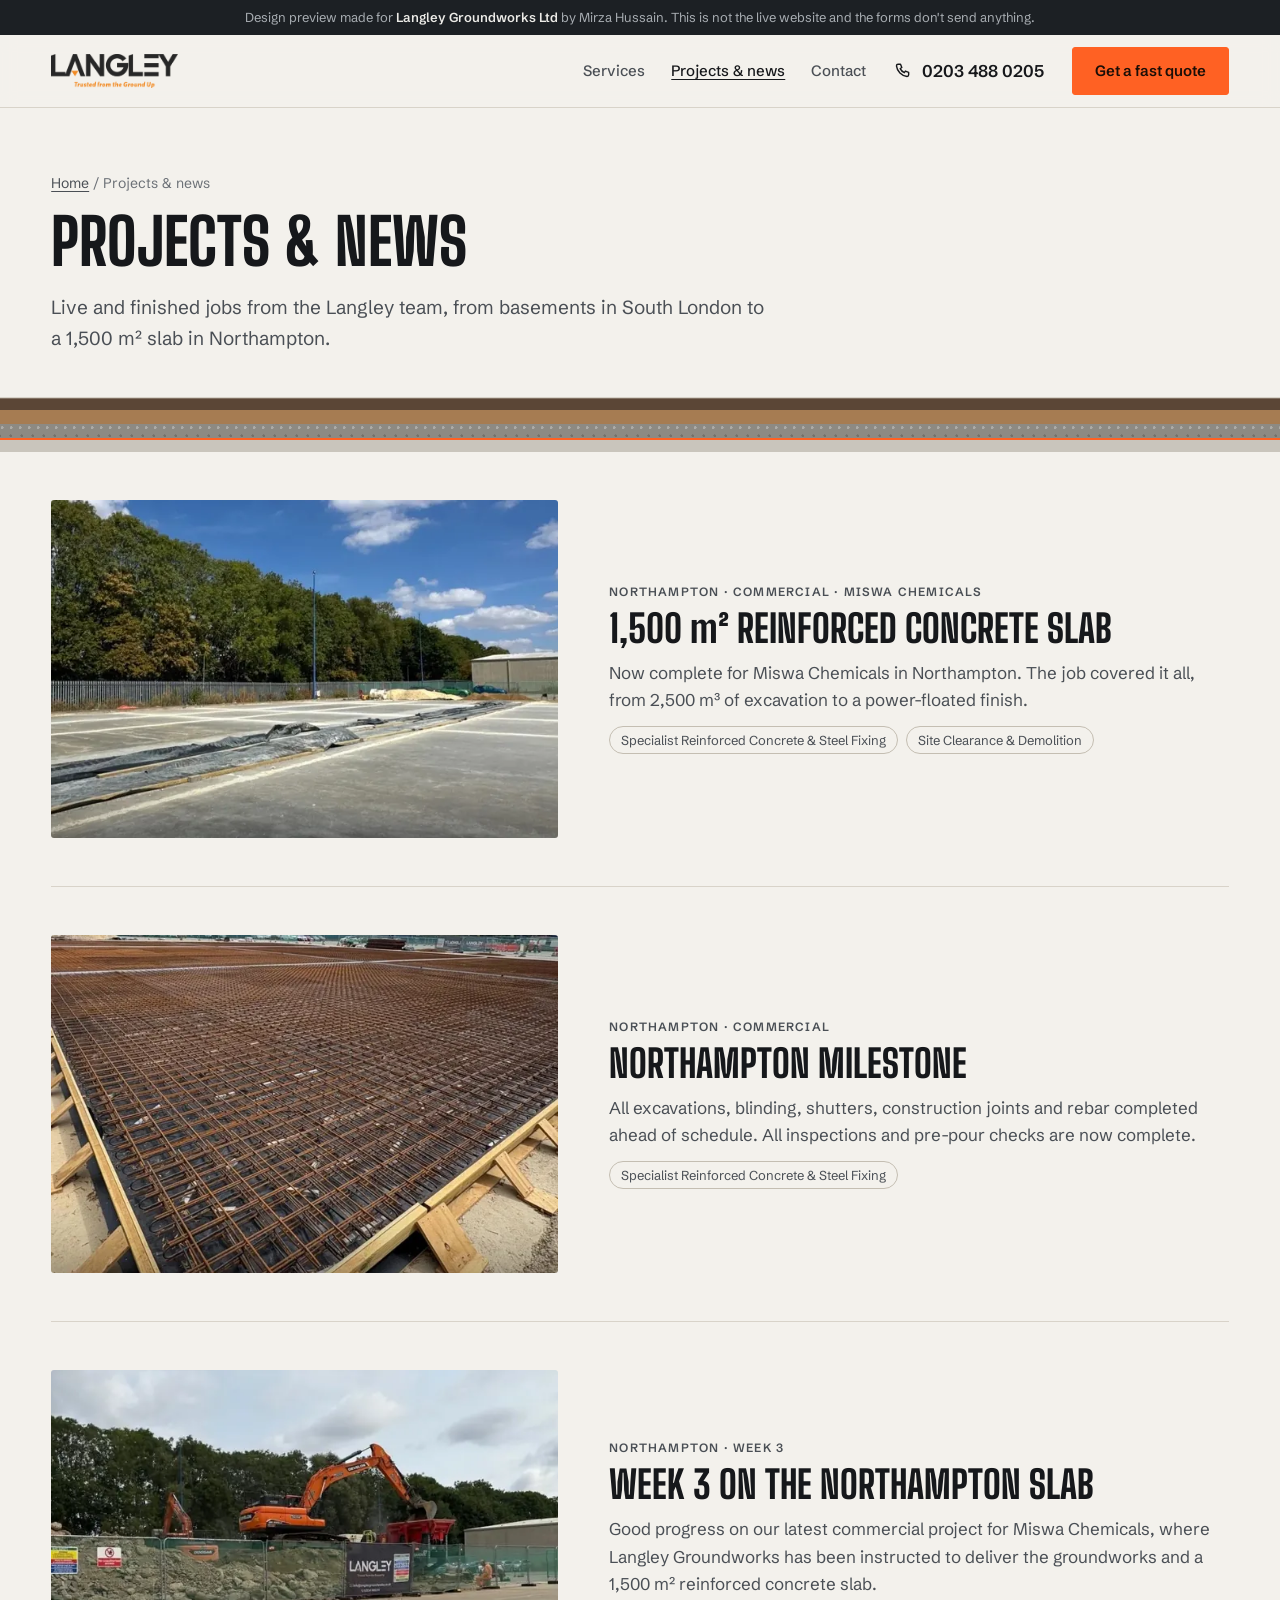
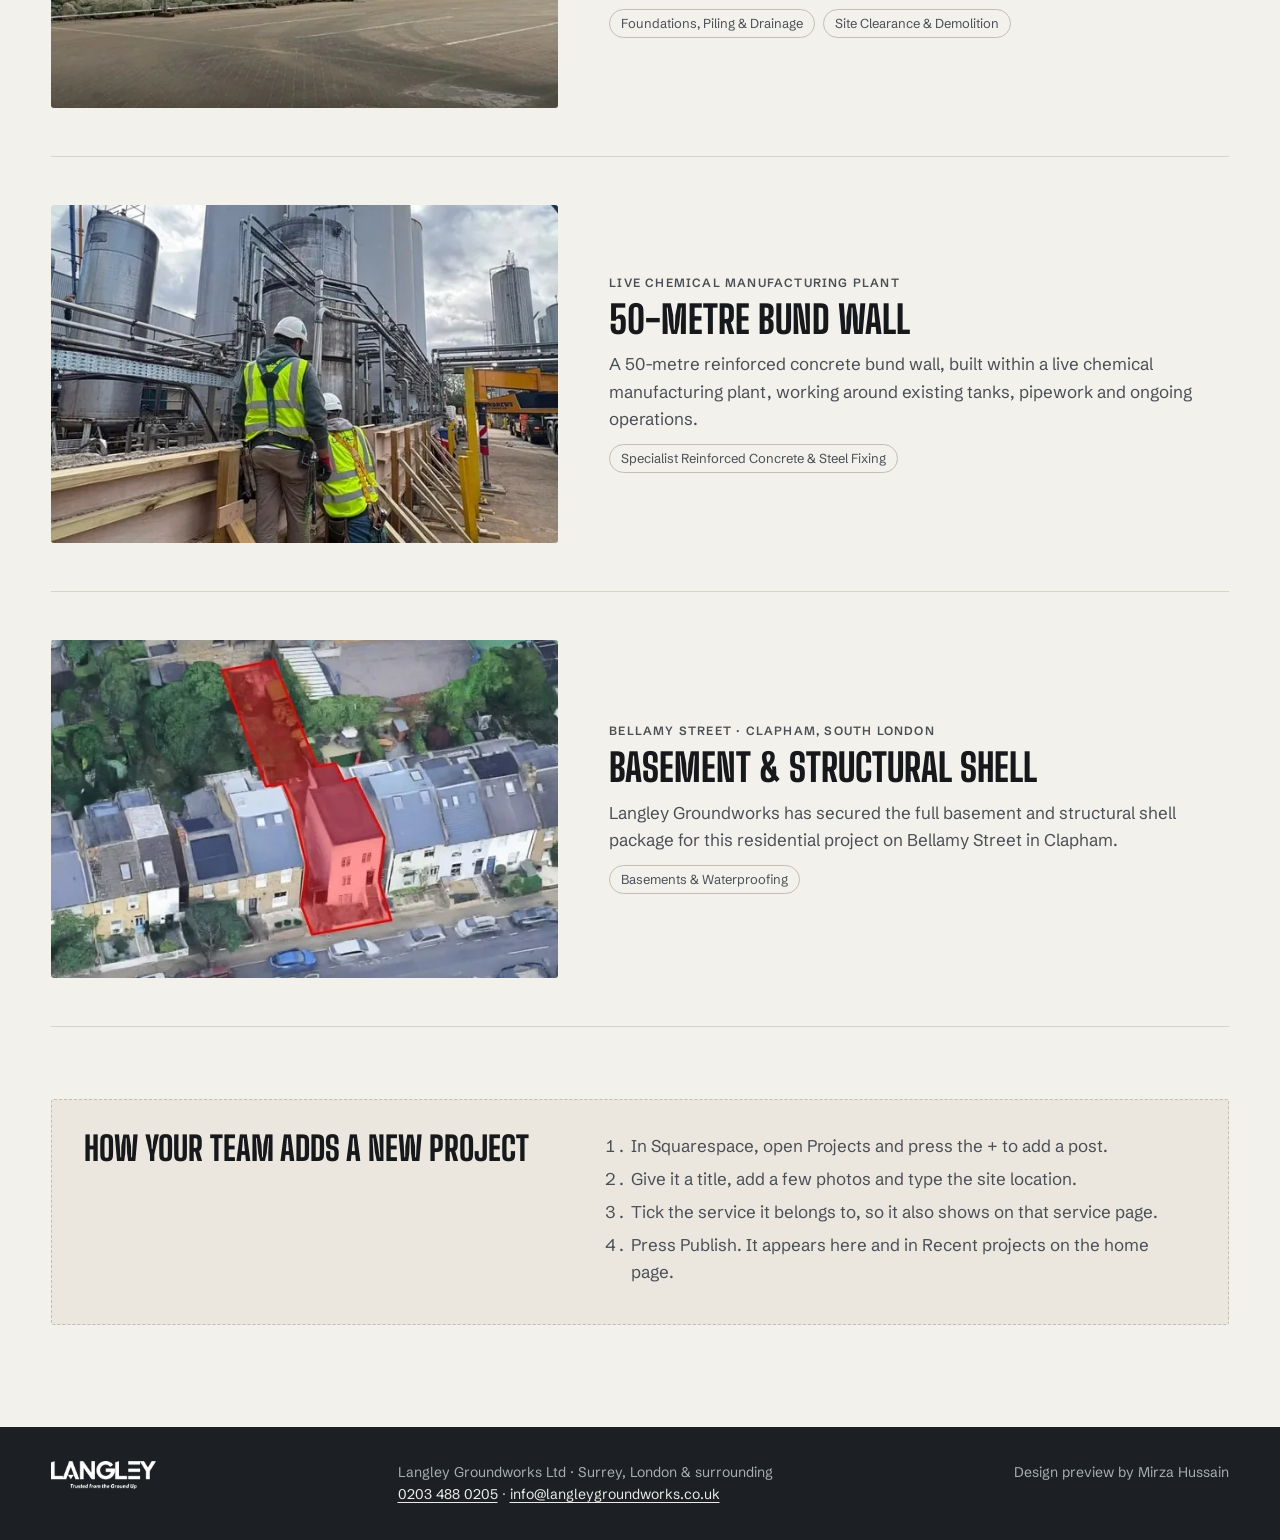
==== projects.html @ 34255460 "Groundworks site design preview" ====
<!doctype html>
<html lang="en-GB">
<head>
<meta charset="utf-8">
<meta name="viewport" content="width=device-width, initial-scale=1">
<meta name="robots" content="noindex, nofollow">
<title>Projects & News | Langley Groundworks</title>
<meta name="description" content="Recent groundworks, reinforced concrete and basement projects by Langley Groundworks across Surrey, London and beyond.">
<meta name="theme-color" content="#f3f1ec">
<link rel="preconnect" href="https://fonts.googleapis.com"><link rel="preconnect" href="https://fonts.gstatic.com" crossorigin>
<link href="https://fonts.googleapis.com/css2?family=Big+Shoulders+Display:wght@700;800&family=JetBrains+Mono:wght@500&family=Schibsted+Grotesk:wght@400;500;600&display=swap" rel="stylesheet">
<link rel="stylesheet" href="styles.css">

</head>
<body>
<div class="preview">Design preview made for <b>Langley Groundworks Ltd</b> by Mirza Hussain. This is not the live website and the forms don't send anything.</div>
<header class="top"><div class="wrap">
  <a class="logo" href="index.html" aria-label="Langley Groundworks home"><img src="img/logo.png" alt="Langley Groundworks, trusted from the ground up" width="600" height="161"></a>
  <nav aria-label="Main"><a href="index.html#services">Services</a><a href="projects.html" aria-current="page">Projects & news</a><a href="index.html#contact">Contact</a></nav>
  <a class="call" href="tel:+442034880205"><svg class="i" viewBox="0 0 24 24" aria-hidden="true"><path d="M5 4h3l1.6 4-2 1.3a11 11 0 0 0 5.1 5.1l1.3-2 4 1.6v3a2 2 0 0 1-2 2A15 15 0 0 1 3 6a2 2 0 0 1 2-2Z"/></svg><span>0203 488 0205</span></a>
  <a class="btn orange" href="index.html#quote">Get a fast quote</a>
</div></header>
<main>

<section class="page-head"><div class="wrap">
  <p class="crumbs"><a href="index.html">Home</a> / Projects &amp; news</p>
  <h1>Projects &amp; news</h1>
  <p class="lede">Live and finished jobs from the Langley team, from basements in South London to a 1,500 m² slab in Northampton.</p>
</div></section>
<div class="strata" role="presentation"></div>
<div class="wrap" style="padding-bottom:clamp(60px,8vw,110px)">
  <article class="post"><img src="img/slab-1080.webp" srcset="img/slab-640.webp 640w, img/slab-1080.webp 1080w" sizes="(max-width: 760px) 100vw, 45vw" alt="1,500 m² reinforced concrete slab" width="1080" height="700" loading="lazy" decoding="async"><div><p class="where">Northampton · Commercial · Miswa Chemicals</p><h2>1,500 <span class="u">m²</span> reinforced concrete slab</h2><p>Now complete for Miswa Chemicals in Northampton. The job covered it all, from 2,500 m³ of excavation to a power-floated finish.</p><div class="tags"><a href="services/reinforced-concrete-steel-fixing.html">Specialist Reinforced Concrete & Steel Fixing</a><a href="services/site-clearance-demolition.html">Site Clearance & Demolition</a></div></div></article><article class="post"><img src="img/rebar-1080.webp" srcset="img/rebar-640.webp 640w, img/rebar-1080.webp 1080w" sizes="(max-width: 760px) 100vw, 45vw" alt="Northampton milestone" width="1080" height="700" loading="lazy" decoding="async"><div><p class="where">Northampton · Commercial</p><h2>Northampton milestone</h2><p>All excavations, blinding, shutters, construction joints and rebar completed ahead of schedule. All inspections and pre-pour checks are now complete.</p><div class="tags"><a href="services/reinforced-concrete-steel-fixing.html">Specialist Reinforced Concrete & Steel Fixing</a></div></div></article><article class="post"><img src="img/excavator-1080.webp" srcset="img/excavator-640.webp 640w, img/excavator-1080.webp 1080w" sizes="(max-width: 760px) 100vw, 45vw" alt="Week 3 on the Northampton slab" width="1080" height="700" loading="lazy" decoding="async"><div><p class="where">Northampton · Week 3</p><h2>Week 3 on the Northampton slab</h2><p>Good progress on our latest commercial project for Miswa Chemicals, where Langley Groundworks has been instructed to deliver the groundworks and a 1,500 m² reinforced concrete slab.</p><div class="tags"><a href="services/foundations-piling-drainage.html">Foundations, Piling & Drainage</a><a href="services/site-clearance-demolition.html">Site Clearance & Demolition</a></div></div></article><article class="post"><img src="img/bundwall-wide-1080.webp" srcset="img/bundwall-wide-640.webp 640w, img/bundwall-wide-1080.webp 1080w" sizes="(max-width: 760px) 100vw, 45vw" alt="50-metre bund wall" width="1080" height="700" loading="lazy" decoding="async"><div><p class="where">Live chemical manufacturing plant</p><h2>50-metre bund wall</h2><p>A 50-metre reinforced concrete bund wall, built within a live chemical manufacturing plant, working around existing tanks, pipework and ongoing operations.</p><div class="tags"><a href="services/reinforced-concrete-steel-fixing.html">Specialist Reinforced Concrete & Steel Fixing</a></div></div></article><article class="post"><img src="img/clapham-1080.webp" srcset="img/clapham-640.webp 640w, img/clapham-1080.webp 1080w" sizes="(max-width: 760px) 100vw, 45vw" alt="Basement & structural shell" width="1080" height="700" loading="lazy" decoding="async"><div><p class="where">Bellamy Street · Clapham, South London</p><h2>Basement & structural shell</h2><p>Langley Groundworks has secured the full basement and structural shell package for this residential project on Bellamy Street in Clapham.</p><div class="tags"><a href="services/basements-waterproofing.html">Basements & Waterproofing</a></div></div></article>
  <section class="howto" aria-labelledby="howto-h">
    <h2 id="howto-h">How your team adds a new project</h2>
    <ol>
      <li>In Squarespace, open Projects and press the + to add a post.</li>
      <li>Give it a title, add a few photos and type the site location.</li>
      <li>Tick the service it belongs to, so it also shows on that service page.</li>
      <li>Press Publish. It appears here and in Recent projects on the home page.</li>
    </ol>
  </section>
</div>

</main>
<footer><div class="wrap">
  <img src="img/logo-alt.png" alt="Langley Groundworks" width="600" height="160" loading="lazy">
  <div>Langley Groundworks Ltd · Surrey, London &amp; surrounding<br><a href="tel:+442034880205">0203 488 0205</a> · <a href="mailto:info@langleygroundworks.co.uk">info@langleygroundworks.co.uk</a></div>
  <div class="made">Design preview by Mirza Hussain</div>
</div></footer>
<div class="dock"><a class="btn" href="tel:+442034880205"><svg class="i" viewBox="0 0 24 24" aria-hidden="true"><path d="M5 4h3l1.6 4-2 1.3a11 11 0 0 0 5.1 5.1l1.3-2 4 1.6v3a2 2 0 0 1-2 2A15 15 0 0 1 3 6a2 2 0 0 1 2-2Z"/></svg> Call</a><a class="btn orange" href="index.html#quote">Get a quote</a></div>
<script src="site.js" defer></script>
</body>
</html>
---- styles.css ----
/* Langley Groundworks: design preview.
   The look comes from the trade itself: hoarding signage for the headings, a site drawing's ruled
   lines and dimension marks, the ground in section as the one decorative motif, and the orange
   from the company's own logo. Real measurements from real jobs are set in mono, as data. */
:root {
  --paper: #f3f1ec; --paper-2: #ebe7df; --card: #fbfaf7;
  --ink: #16181b; --ink-2: #4a4f55; --ink-3: #6c7177;
  --line: #d8d3c9; --line-2: #c4beb2;
  --orange: #ff6123; --orange-deep: #c9430f; --orange-ink: #1a0e07;
  --slate: #1c2024; --slate-2: #262b30; --slate-ink: #ecebe7; --slate-ink-2: #a9aeb3;
  --soil: #5b4636; --clay: #a67c52; --gravel: #8d8a83; --concrete: #c9c5bc;
  --display: "Big Shoulders Display", "Arial Narrow", sans-serif;
  --sans: "Schibsted Grotesk", system-ui, sans-serif;
  --mono: "JetBrains Mono", ui-monospace, monospace;
  --max: 1280px; --gut: clamp(20px, 4vw, 56px);
  --radius: 3px;
  color-scheme: light;
}
* { box-sizing: border-box; }
html { -webkit-text-size-adjust: 100%; scroll-behavior: smooth; scroll-padding-top: 88px; }
body { margin: 0; background: var(--paper); color: var(--ink); font: 400 17px/1.6 var(--sans); }
img { display: block; max-width: 100%; height: auto; }
a { color: inherit; text-underline-offset: .22em; text-decoration-thickness: 1px; }
::selection { background: var(--orange); color: var(--orange-ink); }
input, textarea, select, button { font: inherit; color: inherit; }
input, textarea { caret-color: var(--orange-deep); }
:focus-visible { outline: 2px solid var(--orange-deep); outline-offset: 3px; border-radius: 2px; }
html { scrollbar-color: var(--line-2) var(--paper); }
.wrap { max-width: var(--max); margin: 0 auto; padding: 0 var(--gut); }
.sr { position: absolute; width: 1px; height: 1px; overflow: hidden; clip: rect(0 0 0 0); white-space: nowrap; }
.num { font-family: var(--mono); font-weight: 500; font-variant-numeric: tabular-nums; letter-spacing: -.01em; }
svg.i { width: 1.15em; height: 1.15em; flex: none; stroke: currentColor; fill: none; stroke-width: 1.75; stroke-linecap: round; stroke-linejoin: round; }

/* preview notice: the client must never mistake this for their live site */
.preview { background: var(--slate); color: var(--slate-ink-2); font-size: 13px; text-align: center; padding: 7px var(--gut); }
.preview b { color: var(--slate-ink); font-weight: 600; }

/* header */
.top { position: sticky; top: 0; z-index: 20; background: color-mix(in srgb, var(--paper) 92%, transparent); backdrop-filter: saturate(1.2) blur(8px); border-bottom: 1px solid var(--line); }
.top .wrap { display: flex; align-items: center; gap: 28px; height: 72px; }
.top .logo img { height: 34px; width: auto; }
.top nav { display: flex; gap: 26px; margin-left: auto; font-size: 15px; font-weight: 500; }
.top nav a { text-decoration: none; color: var(--ink-2); }
.top nav a:hover, .top nav a[aria-current="page"] { color: var(--ink); text-decoration: underline; }
.call { display: inline-flex; align-items: center; gap: 8px; text-decoration: none; font-weight: 600; white-space: nowrap; }
.btn { display: inline-flex; align-items: center; justify-content: center; gap: 10px; min-height: 48px; padding: 0 22px; border-radius: var(--radius); border: 1px solid var(--ink); background: var(--ink); color: var(--paper); font-weight: 600; font-size: 15px; text-decoration: none; cursor: pointer; transition: background .18s, color .18s, border-color .18s; }
.btn:hover { background: #000; }
.btn.orange { background: var(--orange); border-color: var(--orange); color: var(--orange-ink); }
.btn.orange:hover { background: #ff7a45; border-color: #ff7a45; }
.btn.ghost { background: transparent; color: var(--ink); border-color: var(--line-2); }
.btn.ghost:hover { border-color: var(--ink); }
.btn svg.i { width: 18px; height: 18px; }
@media (max-width: 899px) { .top nav, .top .call span { display: none; } .top .wrap { gap: 14px; } .top .call { margin-left: auto; } .top .btn { display: none; } }

/* hero */
.hero { position: relative; overflow: hidden; border-bottom: 1px solid var(--line); }
.hero .wrap { display: grid; grid-template-columns: minmax(0, 1.05fr) minmax(0, .95fr); gap: clamp(28px, 4vw, 64px); padding-top: clamp(40px, 6vw, 84px); padding-bottom: 0; align-items: end; }
.hero h1 { font: 800 clamp(3.1rem, 7.2vw, 6rem)/.92 var(--display); text-transform: uppercase; letter-spacing: -.01em; margin: 0; text-wrap: balance; }
.hero h1 em { font-style: normal; color: var(--orange-deep); }
.hero .lede { font-size: clamp(17px, 1.5vw, 19px); color: var(--ink-2); max-width: 46ch; margin: 22px 0 0; }
.hero .lede b { color: var(--ink); font-weight: 600; }
.hero .ctas { display: flex; flex-wrap: wrap; gap: 12px; margin: 30px 0 0; }
.facts { display: grid; grid-template-columns: repeat(3, minmax(0, 1fr)); margin: clamp(36px, 5vw, 56px) 0 0; border-top: 1px solid var(--ink); }
.facts div { padding: 14px 14px 26px 0; border-right: 1px solid var(--line); }
.facts div + div { padding-left: 14px; }
.facts div:last-child { border-right: 0; }
.facts .num { display: block; font: 800 clamp(30px, 3.2vw, 44px)/1 var(--display); letter-spacing: 0; color: var(--ink); }
.facts small { display: block; margin-top: 6px; font-size: 13px; color: var(--ink-3); line-height: 1.35; }
.hero .visual { position: relative; align-self: stretch; min-height: 520px; }
.hero .visual img { position: absolute; inset: 0; width: 100%; height: 100%; object-fit: cover; object-position: 30% 50%; border-radius: var(--radius) var(--radius) 0 0; }
.quote { position: absolute; left: clamp(-56px, -3vw, -20px); bottom: 28px; width: min(380px, 92%); background: var(--card); border: 1px solid var(--line); border-radius: var(--radius); padding: 22px 22px 20px; box-shadow: 0 18px 40px -18px rgba(22, 24, 27, .45), 0 2px 6px rgba(22, 24, 27, .08); }
.quote h2 { font: 800 30px/1 var(--display); text-transform: uppercase; margin: 0 0 4px; }
.quote p.sub { margin: 0 0 14px; font-size: 14px; color: var(--ink-3); }
.field { display: grid; gap: 4px; margin-bottom: 10px; }
.field label { font-size: 13px; font-weight: 600; color: var(--ink-2); }
.field input, .field select, .field textarea { width: 100%; min-height: 44px; border: 1px solid var(--line-2); border-radius: var(--radius); background: #fff; padding: 9px 12px; font-size: 15px; }
.field textarea { min-height: 84px; resize: vertical; }
.field input:focus, .field select:focus, .field textarea:focus { outline: none; border-color: var(--ink); box-shadow: 0 0 0 3px color-mix(in srgb, var(--orange) 28%, transparent); }
.two { display: grid; grid-template-columns: 1fr 1fr; gap: 10px; }
.form-note { margin: 10px 0 0; font-size: 13px; color: var(--ink-3); min-height: 1.4em; }
.form-note.sent { color: var(--orange-deep); font-weight: 600; }
.quote .btn { width: 100%; margin-top: 4px; }

/* the ground in section: topsoil, clay, gravel and the slab, with a datum line */
.strata { position: relative; height: 54px; background:
  linear-gradient(var(--soil), var(--soil)) 0 0 / 100% 12px no-repeat,
  linear-gradient(var(--clay), var(--clay)) 0 12px / 100% 14px no-repeat,
  radial-gradient(circle at 25% 40%, rgba(255,255,255,.28) 1.2px, transparent 1.6px) 0 26px / 9px 9px repeat-x,
  radial-gradient(circle at 70% 70%, rgba(0,0,0,.18) 1.1px, transparent 1.5px) 3px 30px / 11px 11px repeat-x,
  linear-gradient(var(--gravel), var(--gravel)) 0 26px / 100% 14px no-repeat,
  linear-gradient(var(--concrete), var(--concrete)) 0 40px / 100% 14px no-repeat; }
.strata::after { content: ""; position: absolute; left: 0; right: 0; top: 40px; border-top: 2px solid var(--orange); }
.strata .datum { position: absolute; right: var(--gut); top: 40px; transform: translateY(-125%); font: 600 11px var(--sans); text-transform: uppercase; color: var(--paper); letter-spacing: .12em; background: var(--slate); padding: 3px 8px; border-radius: 2px; }
@media (prefers-reduced-motion: no-preference) {
  .strata { clip-path: inset(0 100% 0 0); animation: dig 1.1s cubic-bezier(.16, 1, .3, 1) .15s forwards; }
  @keyframes dig { to { clip-path: inset(0 0 0 0); } }
}

/* sections */
section.block { padding: clamp(64px, 9vw, 120px) 0; }
.block h2.h { font: 800 clamp(2.4rem, 5vw, 4rem)/.95 var(--display); text-transform: uppercase; margin: 0; letter-spacing: -.005em; text-wrap: balance; }
.block .intro { color: var(--ink-2); max-width: 58ch; margin: 18px 0 0; }
.head-row { display: flex; justify-content: space-between; align-items: end; gap: 24px; flex-wrap: wrap; margin-bottom: clamp(30px, 4vw, 48px); }
.head-row a.more { font-weight: 600; text-decoration: none; display: inline-flex; gap: 8px; align-items: center; }
.head-row a.more:hover { text-decoration: underline; }

/* services: a schedule of works, one row each, not a grid of cards */
.works { border-top: 1px solid var(--ink); }
.work { display: grid; grid-template-columns: minmax(0, 1.1fr) minmax(0, 1.3fr) auto; gap: 18px 36px; align-items: center; padding: 26px 0; border-bottom: 1px solid var(--line); text-decoration: none; position: relative; }
.work h3 { font: 800 clamp(1.7rem, 2.8vw, 2.5rem)/1 var(--display); text-transform: uppercase; margin: 0; transition: color .2s; }
.work p { margin: 0; color: var(--ink-2); font-size: 16px; }
.work .go { width: 46px; height: 46px; border-radius: 50%; border: 1px solid var(--line-2); display: grid; place-items: center; transition: background .2s, border-color .2s, transform .25s cubic-bezier(.16, 1, .3, 1); }
.work:hover h3 { color: var(--orange-deep); }
.work:hover .go { background: var(--orange); border-color: var(--orange); transform: translateX(4px); }
@media (max-width: 760px) { .work { grid-template-columns: 1fr auto; } .work p { grid-column: 1 / -1; grid-row: 2; } }

/* recent projects */
.projects-grid { display: grid; grid-template-columns: minmax(0, 1.25fr) minmax(0, 1fr); gap: clamp(20px, 3vw, 40px); }
.feature { background: var(--card); border: 1px solid var(--line); border-radius: var(--radius); overflow: hidden; display: grid; grid-template-rows: auto 1fr; }
.feature img, .proj img { width: 100%; aspect-ratio: 16 / 10; object-fit: cover; }
.feature .body { padding: clamp(20px, 2.6vw, 32px); }
.where { font: 600 12px var(--sans); text-transform: uppercase; letter-spacing: .1em; color: var(--ink-3); margin: 0 0 8px; }
.feature h3, .proj h3 { font: 800 clamp(1.6rem, 2.4vw, 2.2rem)/1 var(--display); text-transform: uppercase; margin: 0 0 12px; }
.spec { list-style: none; margin: 16px 0 0; padding: 0; border-top: 1px solid var(--line); }
.spec li { display: flex; justify-content: space-between; gap: 16px; padding: 9px 0; border-bottom: 1px dashed var(--line); font-size: 15px; font-variant-numeric: tabular-nums; }
.spec .num { font: 600 15px var(--sans); }
.spec li span:first-child { color: var(--ink-2); }
.side-projects { display: grid; gap: clamp(20px, 2.4vw, 32px); align-content: start; }
.u { text-transform: none; }
.proj { display: grid; grid-template-columns: 42% 1fr; gap: 18px; align-items: start; }
.proj img { aspect-ratio: 4 / 3; border-radius: var(--radius); }
.proj p { margin: 0; color: var(--ink-2); font-size: 15.5px; }
@media (max-width: 899px) { .projects-grid { grid-template-columns: 1fr; } }
@media (max-width: 520px) { .proj { grid-template-columns: 1fr; } }

/* safety: their own statement, on the dark of a site cabin */
.safety { background: var(--slate); color: var(--slate-ink); }
.safety { padding: clamp(56px, 7vw, 96px) 0; }
.safety .wrap { display: grid; grid-template-columns: minmax(0, .8fr) minmax(0, 1.2fr); gap: clamp(28px, 5vw, 80px); align-items: start; }
.safety h2.h { color: var(--slate-ink); }
.safety blockquote { margin: 0; font-size: clamp(20px, 2.1vw, 26px); line-height: 1.45; color: var(--slate-ink); max-width: 40ch; }
.safety blockquote::before { content: ""; display: block; width: 56px; border-top: 3px solid var(--orange); margin-bottom: 22px; }
.safety .cite { margin-top: 16px; font-size: 14px; color: var(--slate-ink-2); }
@media (max-width: 860px) { .safety .wrap { grid-template-columns: 1fr; } }

/* contact */
.contact .wrap { display: grid; grid-template-columns: minmax(0, 1fr) minmax(0, 1fr); gap: clamp(28px, 5vw, 80px); }
.lines { list-style: none; padding: 0; margin: 28px 0 0; }
.lines li { border-top: 1px solid var(--line); padding: 16px 0; }
.lines li:last-child { border-bottom: 1px solid var(--line); }
.lines small { display: block; font-size: 13px; color: var(--ink-3); margin-bottom: 2px; }
.lines a { font: 700 clamp(22px, 2.6vw, 30px)/1.15 var(--display); text-transform: uppercase; text-decoration: none; display: inline-flex; gap: 10px; align-items: center; }
.lines a:hover { color: var(--orange-deep); }
.social { display: flex; gap: 10px; margin-top: 18px; }
.social a { width: 44px; height: 44px; border: 1px solid var(--line-2); border-radius: 50%; display: grid; place-items: center; }
.social a:hover { border-color: var(--ink); }
.panel { background: var(--card); border: 1px solid var(--line); border-radius: var(--radius); padding: clamp(20px, 3vw, 32px); }
@media (max-width: 860px) { .contact .wrap { grid-template-columns: 1fr; } }

/* footer */
footer { background: var(--slate); color: var(--slate-ink-2); font-size: 14px; }
footer .wrap { display: flex; flex-wrap: wrap; gap: 18px 40px; justify-content: space-between; padding-top: 34px; padding-bottom: 34px; }
footer img { height: 28px; width: auto; }
footer a { color: var(--slate-ink); }
footer .made { color: var(--slate-ink-2); }

/* service and projects pages */
.page-head { padding: clamp(36px, 5vw, 64px) 0 clamp(28px, 4vw, 44px); border-bottom: 1px solid var(--line); }
.crumbs { font-size: 14px; color: var(--ink-3); margin: 0 0 18px; }
.crumbs a { color: var(--ink-2); }
.page-head h1 { font: 800 clamp(2.6rem, 5vw, 4.5rem)/.94 var(--display); text-transform: uppercase; margin: 0; max-width: 24ch; text-wrap: balance; }
.page-head .lede { color: var(--ink-2); font-size: clamp(17px, 1.5vw, 19px); max-width: 60ch; margin: 20px 0 0; }
.svc { display: grid; grid-template-columns: minmax(0, 1.25fr) minmax(0, .75fr); gap: clamp(28px, 5vw, 72px); padding-top: clamp(40px, 6vw, 80px); padding-bottom: clamp(40px, 6vw, 80px); }
.svc h2 { font: 800 clamp(1.8rem, 3vw, 2.6rem)/1 var(--display); text-transform: uppercase; margin: 0 0 16px; }
.svc h2:not(:first-child) { margin-top: 46px; }
.scope { list-style: none; padding: 0; margin: 0; columns: 2; column-gap: 32px; }
.scope li { break-inside: avoid; padding: 10px 0 10px 22px; border-bottom: 1px solid var(--line); position: relative; }
.scope li::before { content: ""; position: absolute; left: 0; top: 1.05em; width: 10px; border-top: 2px solid var(--orange); }
.aside-call { position: sticky; top: 100px; align-self: start; }
.aside-call h3 { font: 800 28px/1 var(--display); text-transform: uppercase; margin: 0 0 10px; }
.aside-call p { margin: 0 0 16px; color: var(--ink-2); font-size: 15.5px; }
.aside-call .btn { width: 100%; margin-top: 8px; }
.others { display: flex; flex-wrap: wrap; gap: 8px; margin-top: 10px; }
.others a { border: 1px solid var(--line-2); border-radius: 999px; padding: 6px 14px; text-decoration: none; font-size: 14.5px; }
.others a:hover { border-color: var(--ink); }
@media (max-width: 899px) { .svc { grid-template-columns: 1fr; } .scope { columns: 1; } .aside-call { position: static; } }
.post { display: grid; grid-template-columns: minmax(0, .9fr) minmax(0, 1.1fr); gap: clamp(20px, 4vw, 56px); padding: clamp(30px, 4vw, 48px) 0; border-bottom: 1px solid var(--line); align-items: center; }
.post img { width: 100%; aspect-ratio: 3 / 2; object-fit: cover; border-radius: var(--radius); }
.post h2 { font: 800 clamp(1.8rem, 3vw, 2.6rem)/1 var(--display); text-transform: uppercase; margin: 0 0 12px; }
.post p { color: var(--ink-2); margin: 0 0 10px; }
.tags { display: flex; gap: 8px; flex-wrap: wrap; margin-top: 12px; }
.tags a { font-size: 13px; border: 1px solid var(--line-2); border-radius: 999px; padding: 3px 11px; text-decoration: none; color: var(--ink-2); }
@media (max-width: 760px) { .post { grid-template-columns: 1fr; } }
.howto { background: var(--paper-2); border: 1px dashed var(--line-2); border-radius: var(--radius); padding: clamp(20px, 3vw, 32px); margin: clamp(40px, 6vw, 72px) 0 0; display: grid; grid-template-columns: minmax(0, .9fr) minmax(0, 1.1fr); gap: 24px 48px; }
.howto h2 { font: 800 clamp(1.6rem, 2.6vw, 2.2rem)/1 var(--display); text-transform: uppercase; margin: 0; }
.howto ol { margin: 0; padding-left: 1.2em; color: var(--ink-2); }
.howto li { margin-bottom: 6px; }
@media (max-width: 760px) { .howto { grid-template-columns: 1fr; } }

/* phones: the two things a visitor wants, always in reach */
.dock { display: none; }
@media (max-width: 899px) {
  .hero .wrap { grid-template-columns: 1fr; }
  .hero .visual { min-height: 0; margin: 0 calc(var(--gut) * -1); }
  .hero .visual img { position: static; height: 300px; border-radius: 0; }
  .quote { position: relative; z-index: 1; width: auto; left: auto; bottom: auto; margin: -36px var(--gut) 0; }
  .facts { grid-template-columns: 1fr 1fr 1fr; }
  .facts .num { font-size: 18px; }
  body { padding-bottom: 76px; }
  .dock { display: grid; grid-template-columns: 1fr 1fr; gap: 10px; position: fixed; left: 0; right: 0; bottom: 0; z-index: 30; padding: 10px 14px calc(10px + env(safe-area-inset-bottom)); background: var(--paper); border-top: 1px solid var(--line); }
  .dock .btn { min-height: 50px; }
}
@media (max-width: 420px) { .facts small { font-size: 12px; } .two { grid-template-columns: 1fr; } }
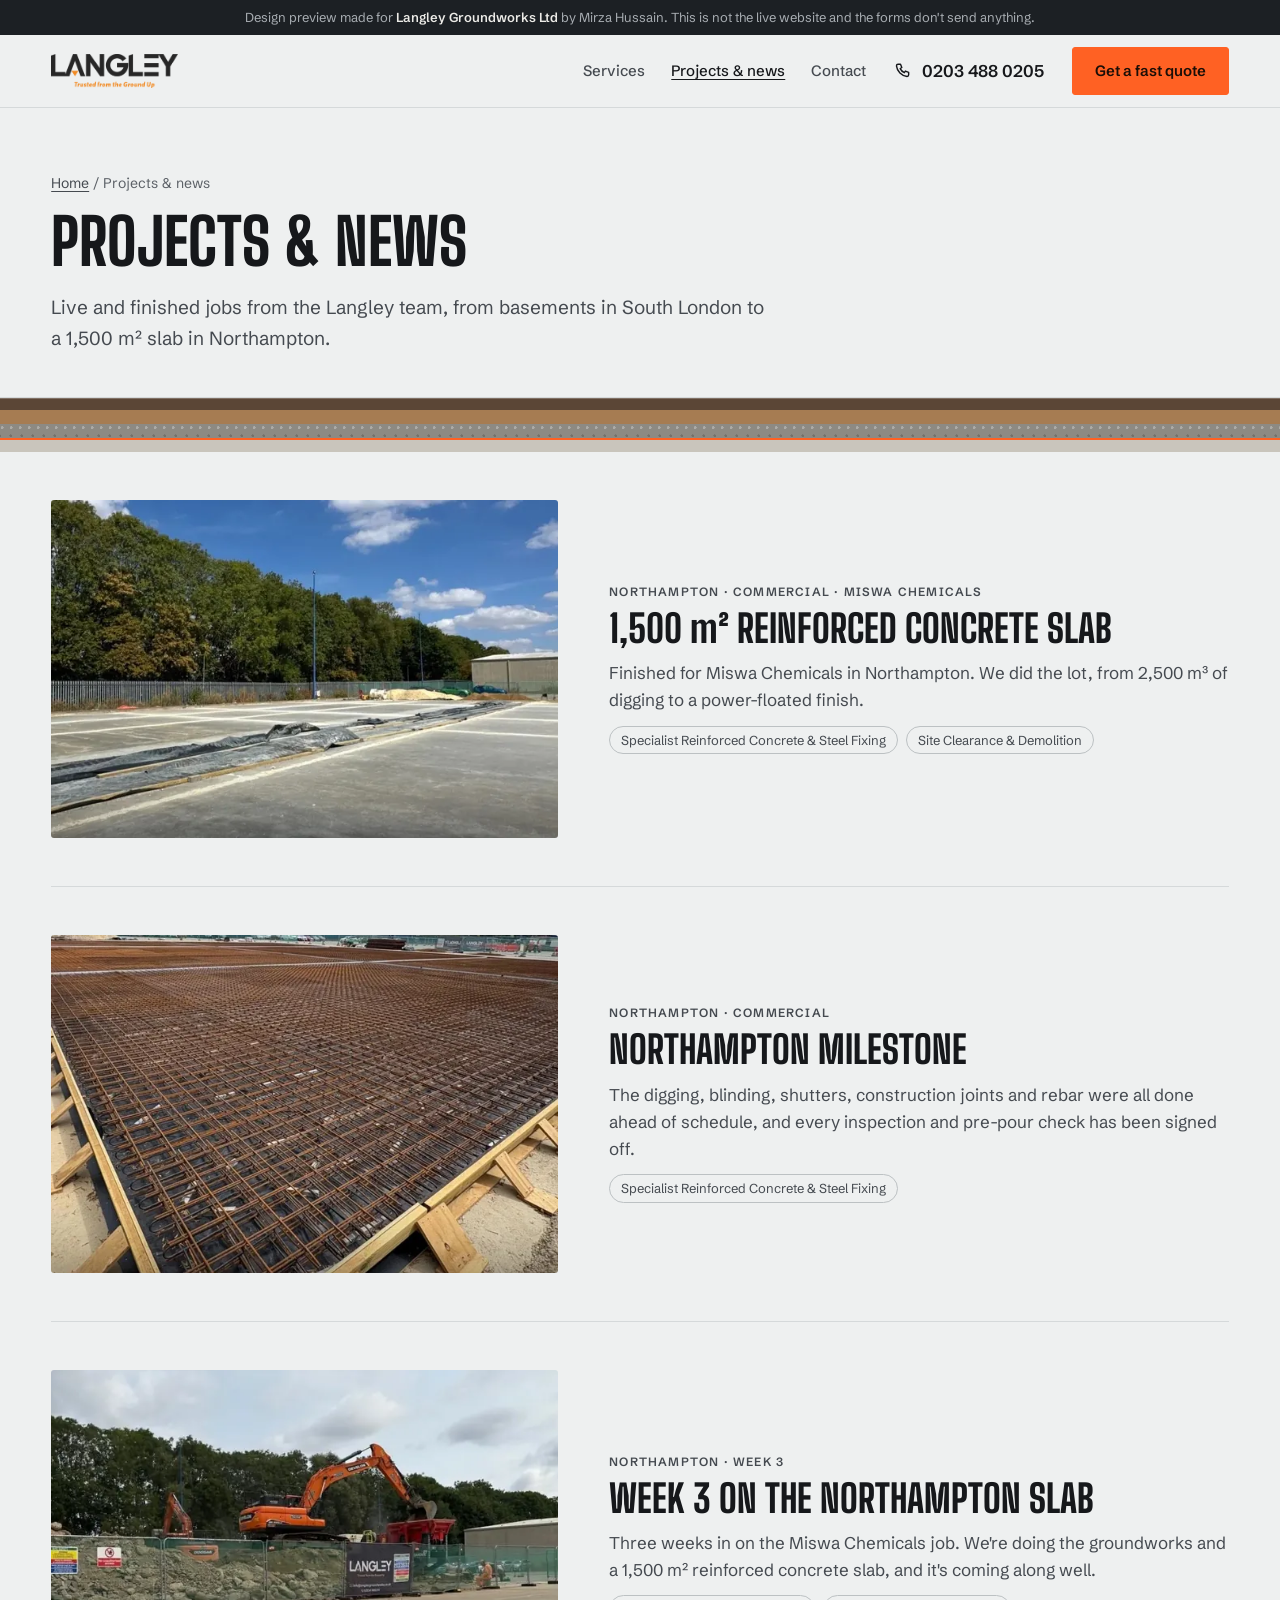
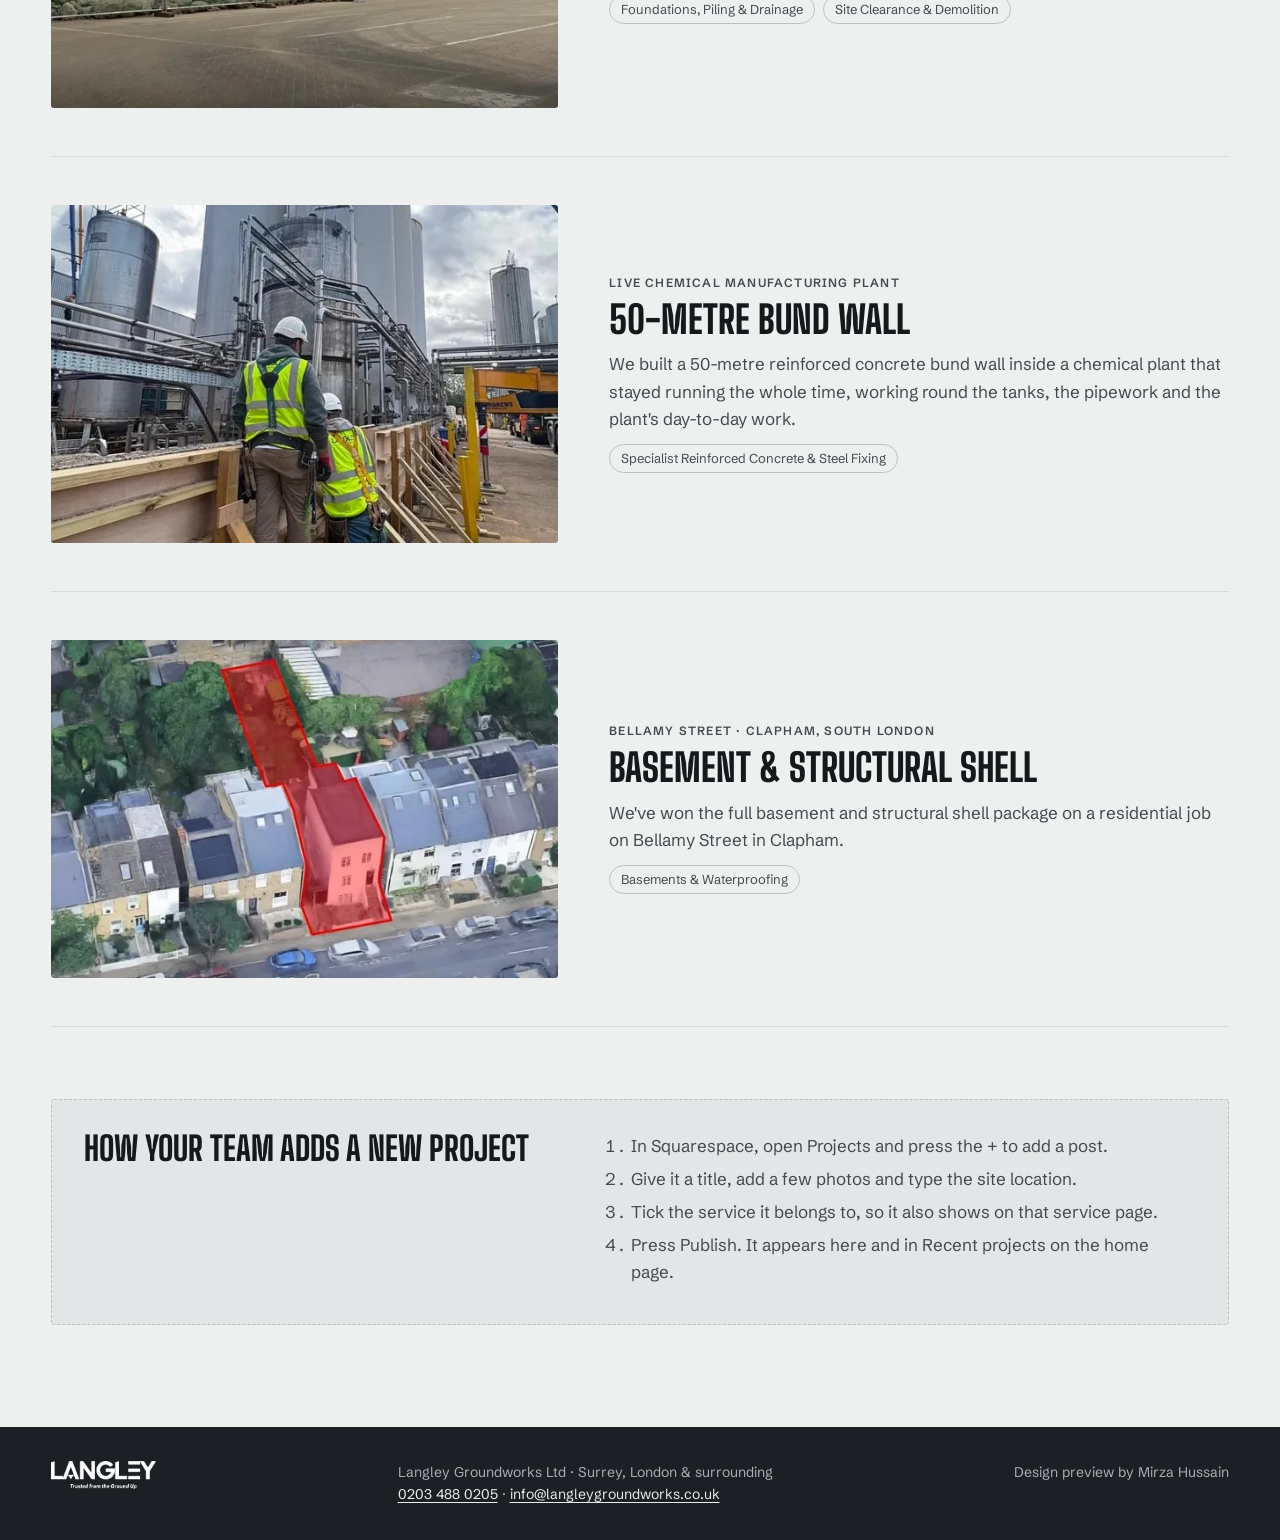
==== commit 83194438: "Concrete palette, plainer copy, contrast fixes" ====
--- a/projects.html
+++ b/projects.html
@@ -6,7 +6,7 @@
 <meta name="robots" content="noindex, nofollow">
 <title>Projects & News | Langley Groundworks</title>
 <meta name="description" content="Recent groundworks, reinforced concrete and basement projects by Langley Groundworks across Surrey, London and beyond.">
-<meta name="theme-color" content="#f3f1ec">
+<meta name="theme-color" content="#eef0f0">
 <link rel="preconnect" href="https://fonts.googleapis.com"><link rel="preconnect" href="https://fonts.gstatic.com" crossorigin>
 <link href="https://fonts.googleapis.com/css2?family=Big+Shoulders+Display:wght@700;800&family=JetBrains+Mono:wght@500&family=Schibsted+Grotesk:wght@400;500;600&display=swap" rel="stylesheet">
 <link rel="stylesheet" href="styles.css">
@@ -29,7 +29,7 @@
 </div></section>
 <div class="strata" role="presentation"></div>
 <div class="wrap" style="padding-bottom:clamp(60px,8vw,110px)">
-  <article class="post"><img src="img/slab-1080.webp" srcset="img/slab-640.webp 640w, img/slab-1080.webp 1080w" sizes="(max-width: 760px) 100vw, 45vw" alt="1,500 m² reinforced concrete slab" width="1080" height="700" loading="lazy" decoding="async"><div><p class="where">Northampton · Commercial · Miswa Chemicals</p><h2>1,500 <span class="u">m²</span> reinforced concrete slab</h2><p>Now complete for Miswa Chemicals in Northampton. The job covered it all, from 2,500 m³ of excavation to a power-floated finish.</p><div class="tags"><a href="services/reinforced-concrete-steel-fixing.html">Specialist Reinforced Concrete & Steel Fixing</a><a href="services/site-clearance-demolition.html">Site Clearance & Demolition</a></div></div></article><article class="post"><img src="img/rebar-1080.webp" srcset="img/rebar-640.webp 640w, img/rebar-1080.webp 1080w" sizes="(max-width: 760px) 100vw, 45vw" alt="Northampton milestone" width="1080" height="700" loading="lazy" decoding="async"><div><p class="where">Northampton · Commercial</p><h2>Northampton milestone</h2><p>All excavations, blinding, shutters, construction joints and rebar completed ahead of schedule. All inspections and pre-pour checks are now complete.</p><div class="tags"><a href="services/reinforced-concrete-steel-fixing.html">Specialist Reinforced Concrete & Steel Fixing</a></div></div></article><article class="post"><img src="img/excavator-1080.webp" srcset="img/excavator-640.webp 640w, img/excavator-1080.webp 1080w" sizes="(max-width: 760px) 100vw, 45vw" alt="Week 3 on the Northampton slab" width="1080" height="700" loading="lazy" decoding="async"><div><p class="where">Northampton · Week 3</p><h2>Week 3 on the Northampton slab</h2><p>Good progress on our latest commercial project for Miswa Chemicals, where Langley Groundworks has been instructed to deliver the groundworks and a 1,500 m² reinforced concrete slab.</p><div class="tags"><a href="services/foundations-piling-drainage.html">Foundations, Piling & Drainage</a><a href="services/site-clearance-demolition.html">Site Clearance & Demolition</a></div></div></article><article class="post"><img src="img/bundwall-wide-1080.webp" srcset="img/bundwall-wide-640.webp 640w, img/bundwall-wide-1080.webp 1080w" sizes="(max-width: 760px) 100vw, 45vw" alt="50-metre bund wall" width="1080" height="700" loading="lazy" decoding="async"><div><p class="where">Live chemical manufacturing plant</p><h2>50-metre bund wall</h2><p>A 50-metre reinforced concrete bund wall, built within a live chemical manufacturing plant, working around existing tanks, pipework and ongoing operations.</p><div class="tags"><a href="services/reinforced-concrete-steel-fixing.html">Specialist Reinforced Concrete & Steel Fixing</a></div></div></article><article class="post"><img src="img/clapham-1080.webp" srcset="img/clapham-640.webp 640w, img/clapham-1080.webp 1080w" sizes="(max-width: 760px) 100vw, 45vw" alt="Basement & structural shell" width="1080" height="700" loading="lazy" decoding="async"><div><p class="where">Bellamy Street · Clapham, South London</p><h2>Basement & structural shell</h2><p>Langley Groundworks has secured the full basement and structural shell package for this residential project on Bellamy Street in Clapham.</p><div class="tags"><a href="services/basements-waterproofing.html">Basements & Waterproofing</a></div></div></article>
+  <article class="post"><img src="img/slab-1080.webp" srcset="img/slab-640.webp 640w, img/slab-1080.webp 1080w" sizes="(max-width: 760px) 100vw, 45vw" alt="1,500 m² reinforced concrete slab" width="1080" height="700" loading="lazy" decoding="async"><div><p class="where">Northampton · Commercial · Miswa Chemicals</p><h2>1,500 <span class="u">m²</span> reinforced concrete slab</h2><p>Finished for Miswa Chemicals in Northampton. We did the lot, from 2,500 m³ of digging to a power-floated finish.</p><div class="tags"><a href="services/reinforced-concrete-steel-fixing.html">Specialist Reinforced Concrete & Steel Fixing</a><a href="services/site-clearance-demolition.html">Site Clearance & Demolition</a></div></div></article><article class="post"><img src="img/rebar-1080.webp" srcset="img/rebar-640.webp 640w, img/rebar-1080.webp 1080w" sizes="(max-width: 760px) 100vw, 45vw" alt="Northampton milestone" width="1080" height="700" loading="lazy" decoding="async"><div><p class="where">Northampton · Commercial</p><h2>Northampton milestone</h2><p>The digging, blinding, shutters, construction joints and rebar were all done ahead of schedule, and every inspection and pre-pour check has been signed off.</p><div class="tags"><a href="services/reinforced-concrete-steel-fixing.html">Specialist Reinforced Concrete & Steel Fixing</a></div></div></article><article class="post"><img src="img/excavator-1080.webp" srcset="img/excavator-640.webp 640w, img/excavator-1080.webp 1080w" sizes="(max-width: 760px) 100vw, 45vw" alt="Week 3 on the Northampton slab" width="1080" height="700" loading="lazy" decoding="async"><div><p class="where">Northampton · Week 3</p><h2>Week 3 on the Northampton slab</h2><p>Three weeks in on the Miswa Chemicals job. We're doing the groundworks and a 1,500 m² reinforced concrete slab, and it's coming along well.</p><div class="tags"><a href="services/foundations-piling-drainage.html">Foundations, Piling & Drainage</a><a href="services/site-clearance-demolition.html">Site Clearance & Demolition</a></div></div></article><article class="post"><img src="img/bundwall-wide-1080.webp" srcset="img/bundwall-wide-640.webp 640w, img/bundwall-wide-1080.webp 1080w" sizes="(max-width: 760px) 100vw, 45vw" alt="50-metre bund wall" width="1080" height="700" loading="lazy" decoding="async"><div><p class="where">Live chemical manufacturing plant</p><h2>50-metre bund wall</h2><p>We built a 50-metre reinforced concrete bund wall inside a chemical plant that stayed running the whole time, working round the tanks, the pipework and the plant's day-to-day work.</p><div class="tags"><a href="services/reinforced-concrete-steel-fixing.html">Specialist Reinforced Concrete & Steel Fixing</a></div></div></article><article class="post"><img src="img/clapham-1080.webp" srcset="img/clapham-640.webp 640w, img/clapham-1080.webp 1080w" sizes="(max-width: 760px) 100vw, 45vw" alt="Basement & structural shell" width="1080" height="700" loading="lazy" decoding="async"><div><p class="where">Bellamy Street · Clapham, South London</p><h2>Basement & structural shell</h2><p>We've won the full basement and structural shell package on a residential job on Bellamy Street in Clapham.</p><div class="tags"><a href="services/basements-waterproofing.html">Basements & Waterproofing</a></div></div></article>
   <section class="howto" aria-labelledby="howto-h">
     <h2 id="howto-h">How your team adds a new project</h2>
     <ol>
--- a/styles.css
+++ b/styles.css
@@ -3,10 +3,10 @@
    lines and dimension marks, the ground in section as the one decorative motif, and the orange
    from the company's own logo. Real measurements from real jobs are set in mono, as data. */
 :root {
-  --paper: #f3f1ec; --paper-2: #ebe7df; --card: #fbfaf7;
-  --ink: #16181b; --ink-2: #4a4f55; --ink-3: #6c7177;
-  --line: #d8d3c9; --line-2: #c4beb2;
-  --orange: #ff6123; --orange-deep: #c9430f; --orange-ink: #1a0e07;
+  --paper: #eef0f0; --paper-2: #e3e6e6; --card: #ffffff;
+  --ink: #16181b; --ink-2: #454a50; --ink-3: #5c6167;
+  --line: #d5d9da; --line-2: #bcc1c3;
+  --orange: #ff6123; --orange-deep: #b03a0b; --orange-ink: #1a0e07;
   --slate: #1c2024; --slate-2: #262b30; --slate-ink: #ecebe7; --slate-ink-2: #a9aeb3;
   --soil: #5b4636; --clay: #a67c52; --gravel: #8d8a83; --concrete: #c9c5bc;
   --display: "Big Shoulders Display", "Arial Narrow", sans-serif;
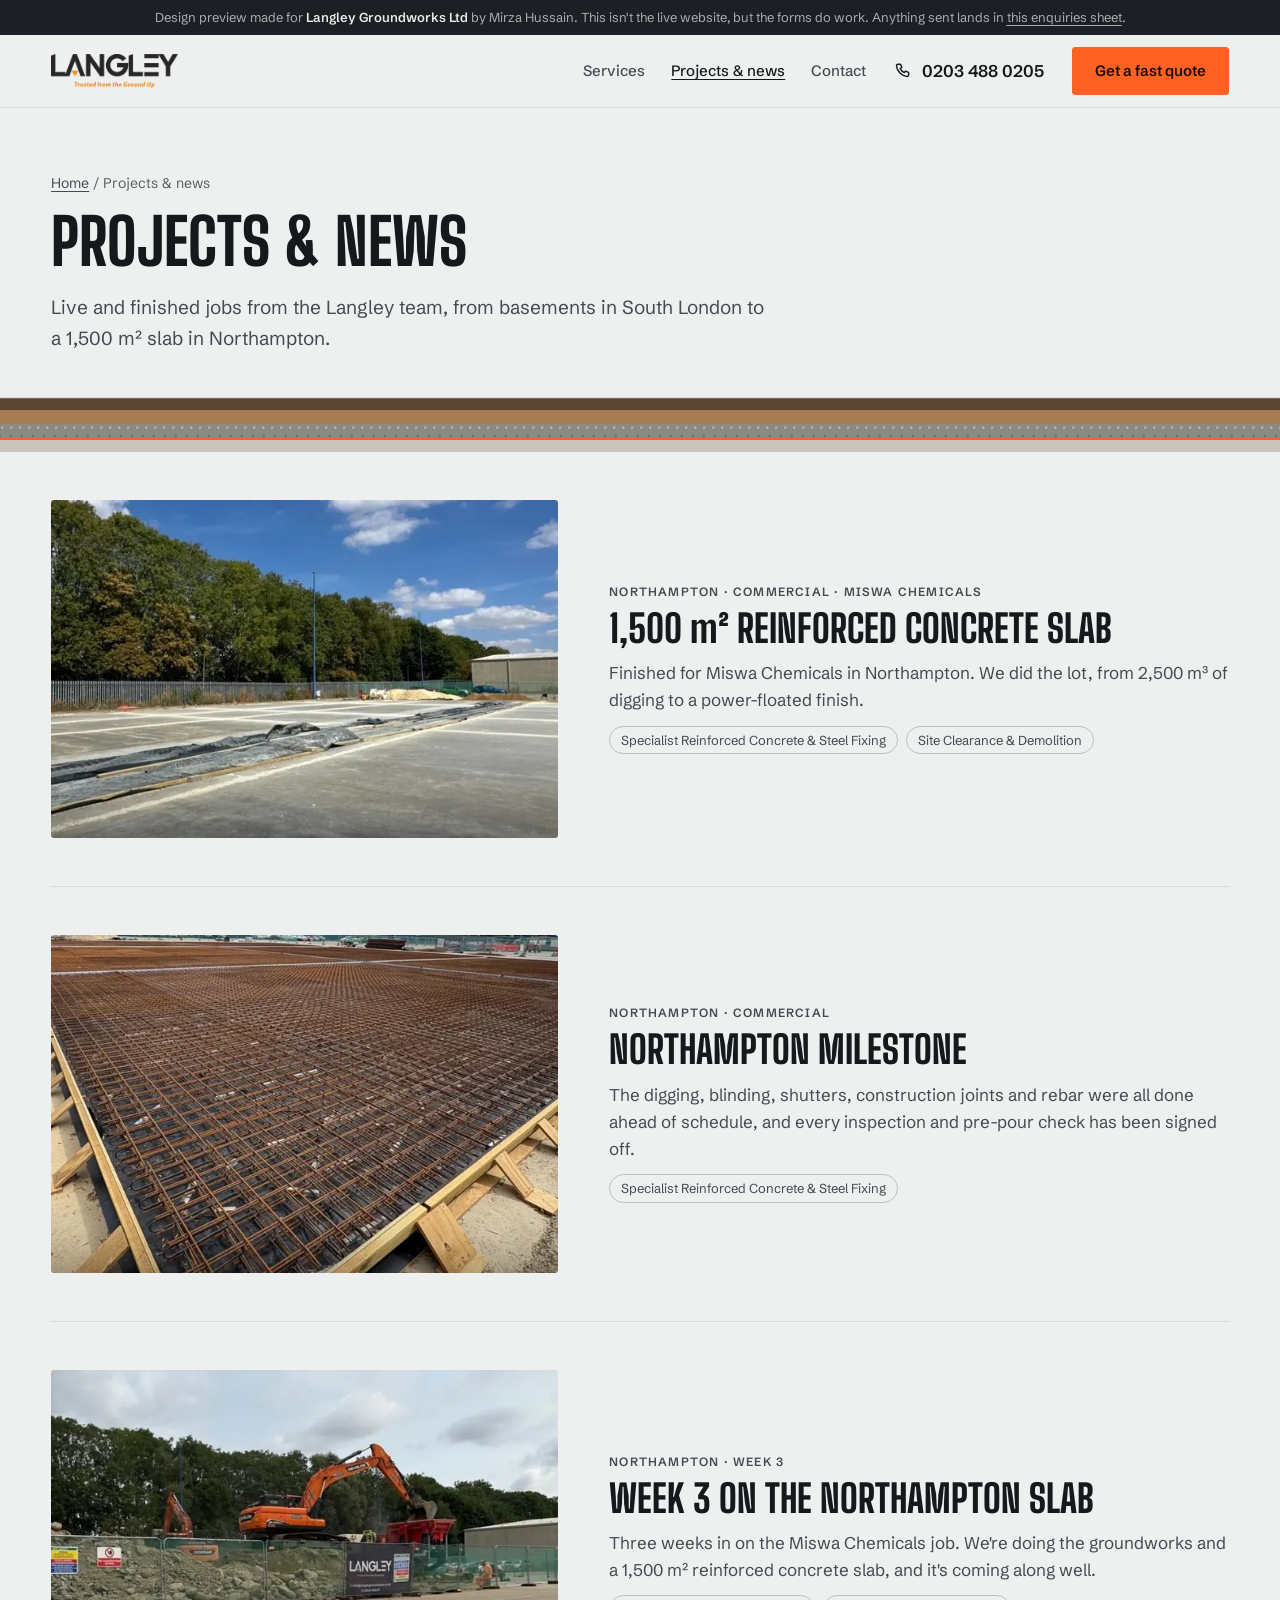
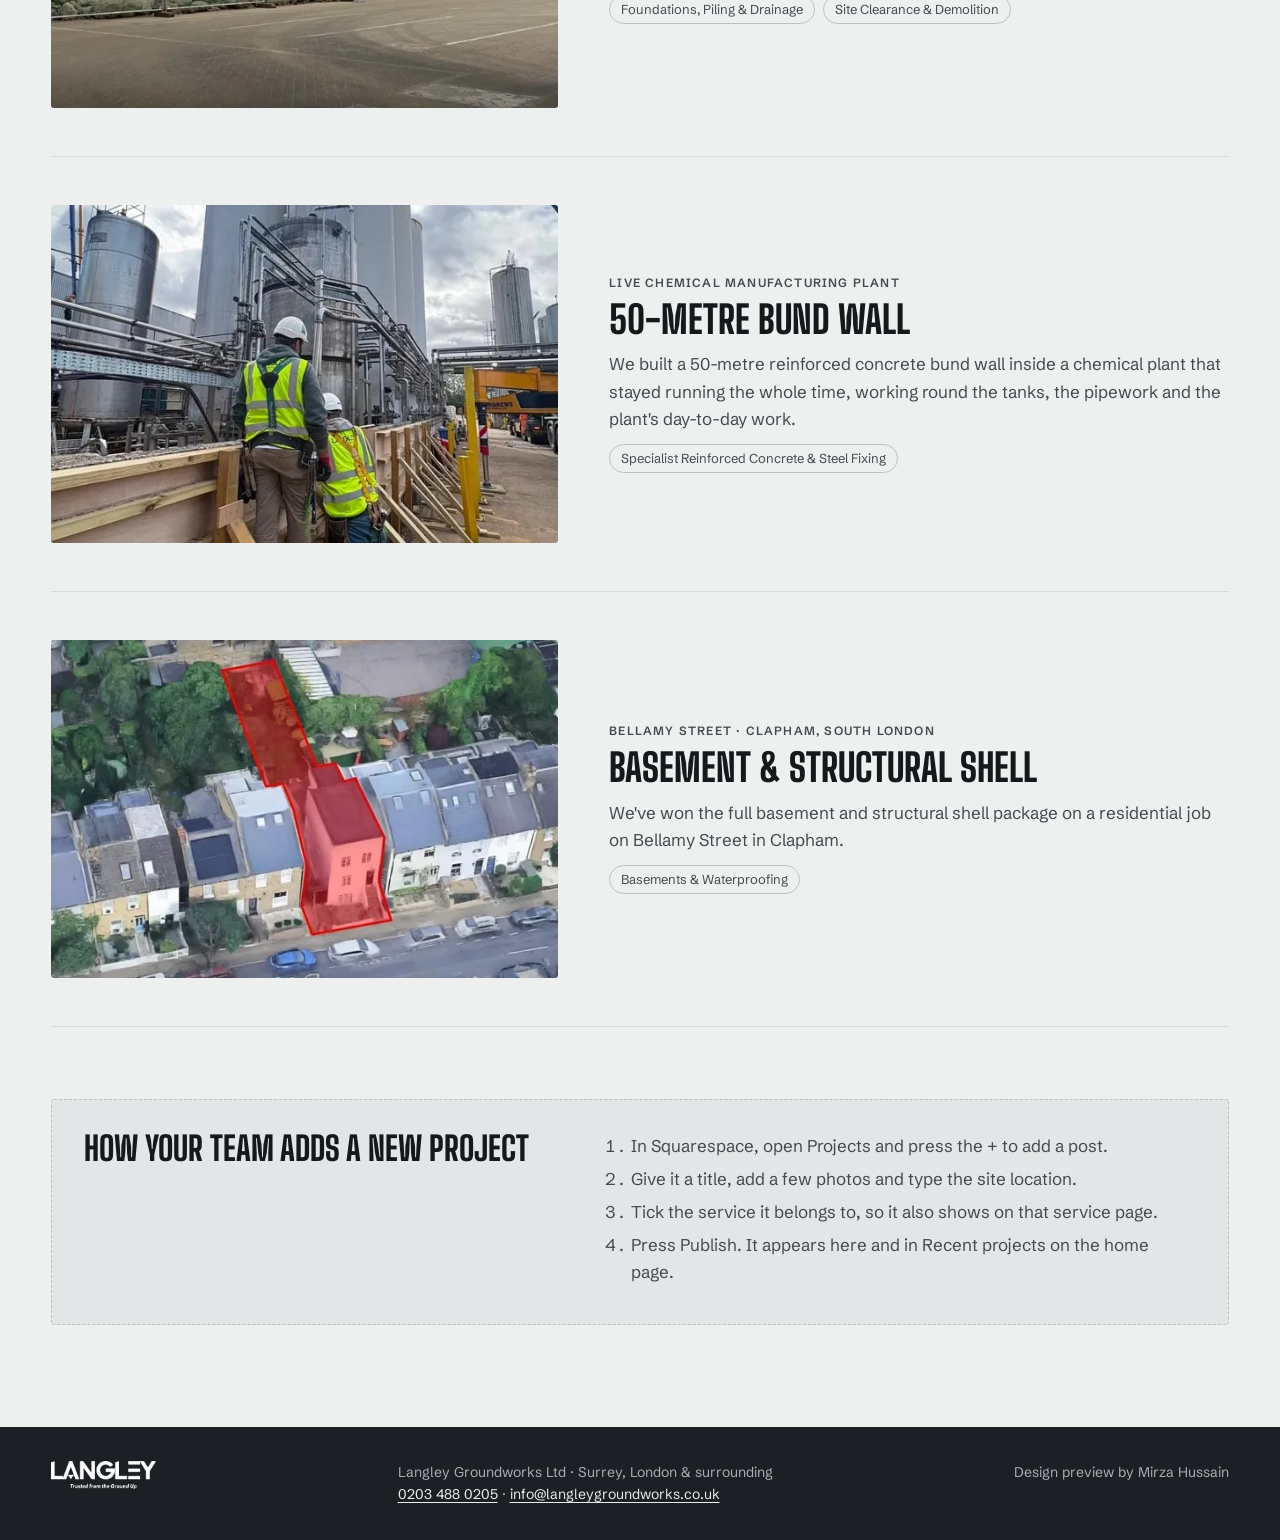
==== commit 298be28e: "Forms send enquiries to the demo sheet" ====
--- a/projects.html
+++ b/projects.html
@@ -13,7 +13,7 @@
 
 </head>
 <body>
-<div class="preview">Design preview made for <b>Langley Groundworks Ltd</b> by Mirza Hussain. This is not the live website and the forms don't send anything.</div>
+<div class="preview">Design preview made for <b>Langley Groundworks Ltd</b> by Mirza Hussain. This isn't the live website, but the forms do work. Anything sent lands in <a href="https://docs.google.com/spreadsheets/d/1cd4m7ZfyhampdBREkrMxyl65zkqv8nDAgLJnQNc8QFA/edit?usp=sharing" target="_blank" rel="noopener">this enquiries sheet</a>.</div>
 <header class="top"><div class="wrap">
   <a class="logo" href="index.html" aria-label="Langley Groundworks home"><img src="img/logo.png" alt="Langley Groundworks, trusted from the ground up" width="600" height="161"></a>
   <nav aria-label="Main"><a href="index.html#services">Services</a><a href="projects.html" aria-current="page">Projects & news</a><a href="index.html#contact">Contact</a></nav>
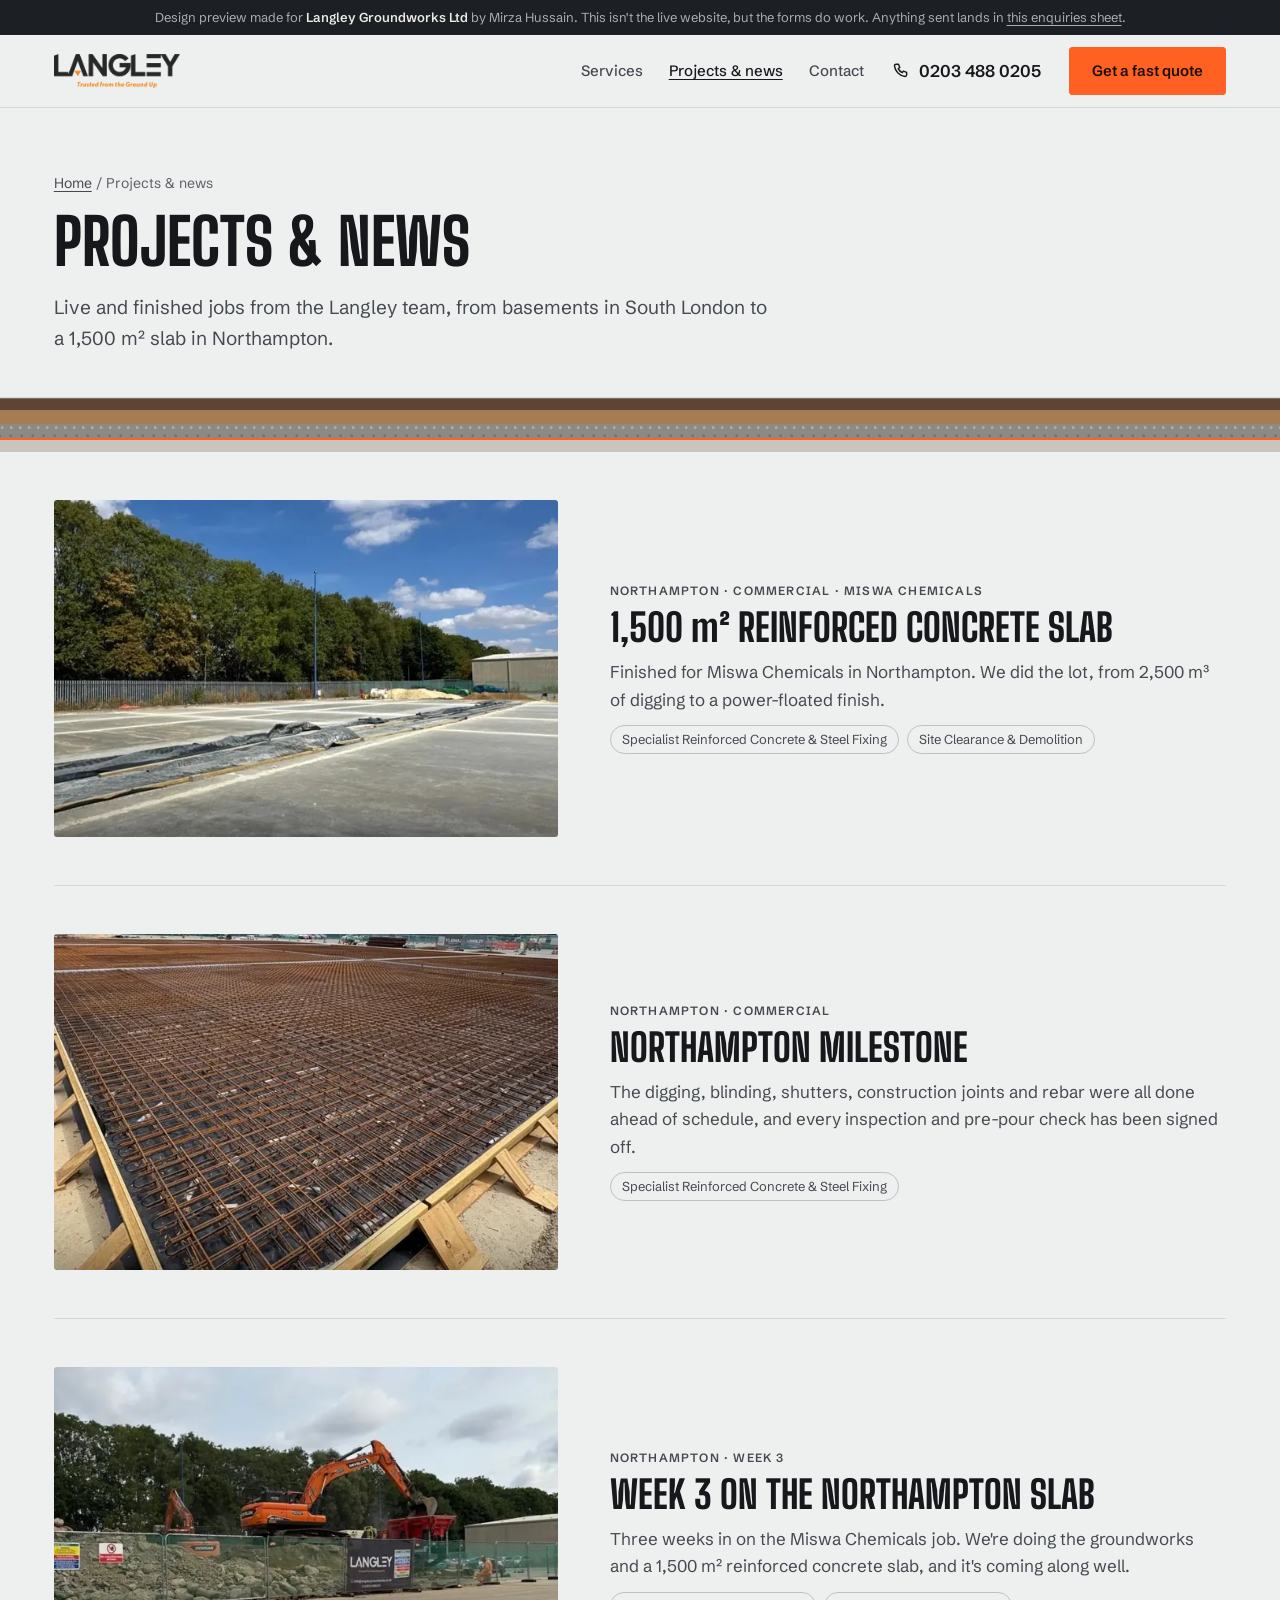
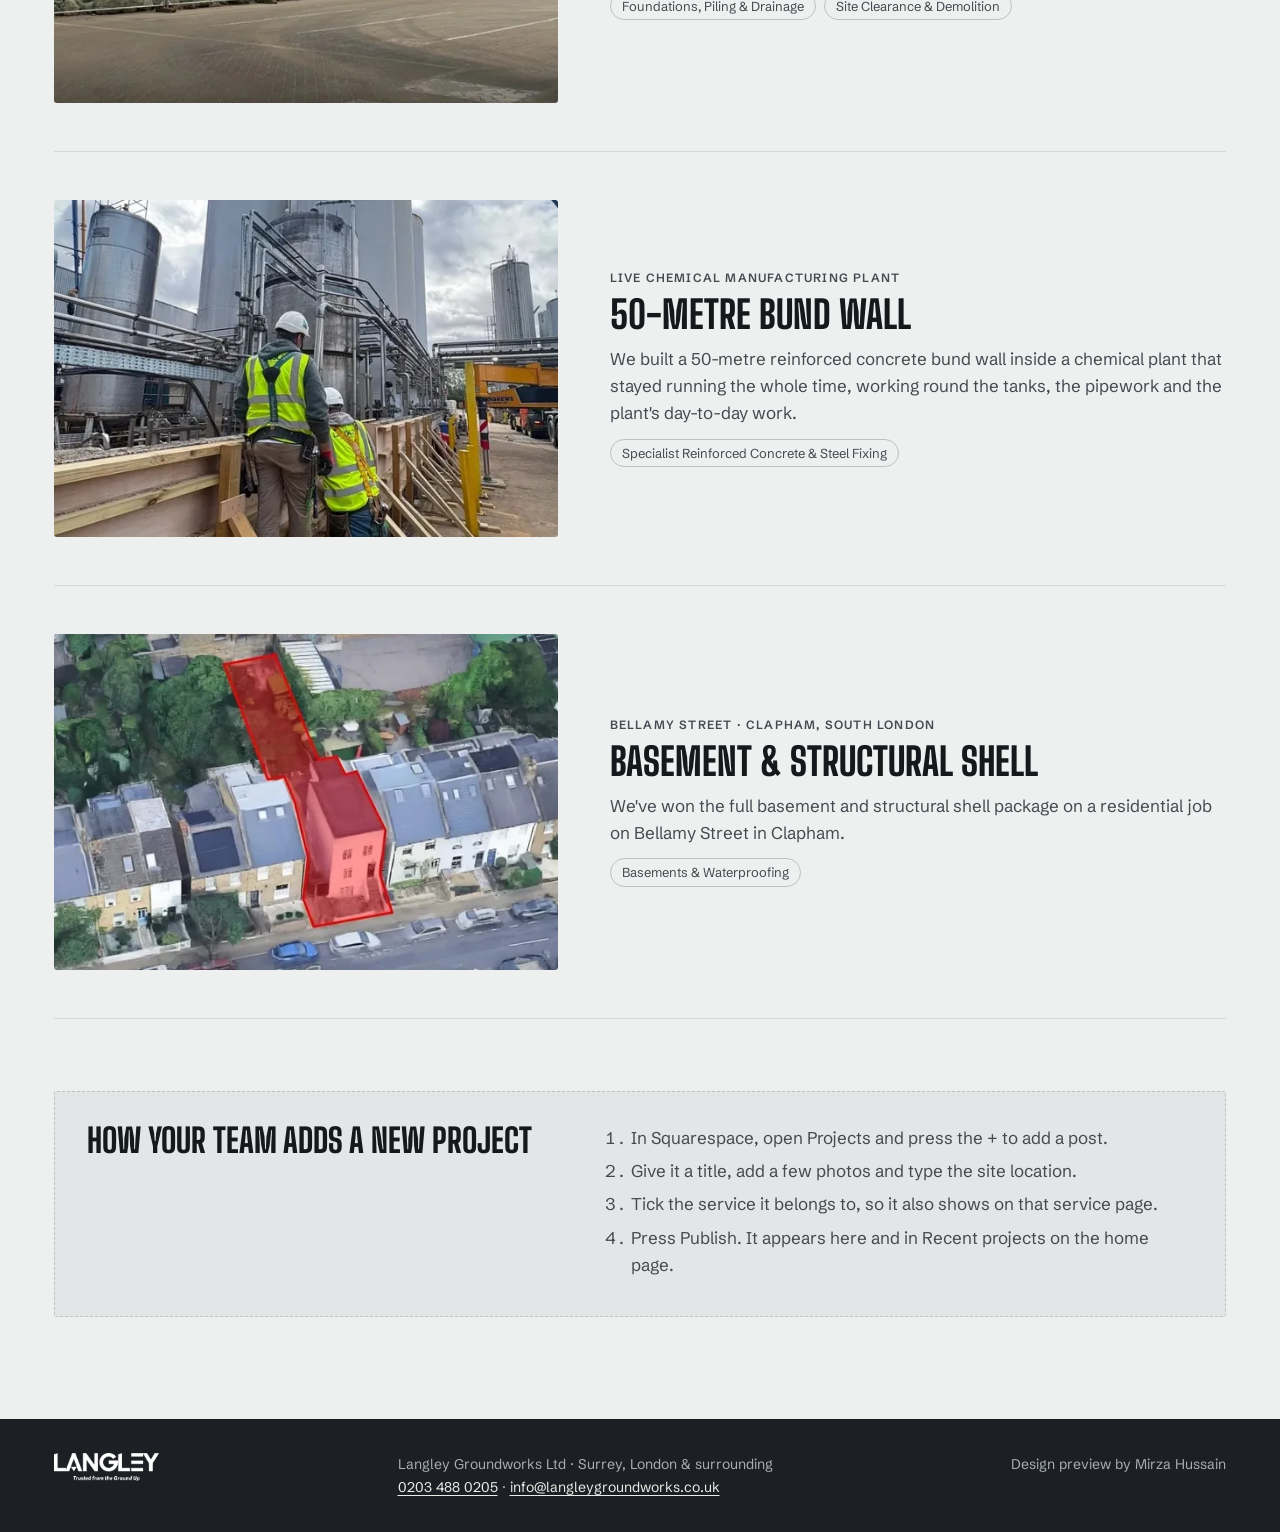
==== commit da23e2de: "Versioned CSS and JS links" ====
--- a/projects.html
+++ b/projects.html
@@ -9,7 +9,9 @@
 <meta name="theme-color" content="#eef0f0">
 <link rel="preconnect" href="https://fonts.googleapis.com"><link rel="preconnect" href="https://fonts.gstatic.com" crossorigin>
 <link href="https://fonts.googleapis.com/css2?family=Big+Shoulders+Display:wght@700;800&family=JetBrains+Mono:wght@500&family=Schibsted+Grotesk:wght@400;500;600&display=swap" rel="stylesheet">
-<link rel="stylesheet" href="styles.css">
+<link rel="icon" type="image/png" href="img/favicon.png">
+<link rel="apple-touch-icon" href="img/apple-touch-icon.png">
+<link rel="stylesheet" href="styles.css?v=33d5d172">
 
 </head>
 <body>
@@ -48,6 +50,6 @@
   <div class="made">Design preview by Mirza Hussain</div>
 </div></footer>
 <div class="dock"><a class="btn" href="tel:+442034880205"><svg class="i" viewBox="0 0 24 24" aria-hidden="true"><path d="M5 4h3l1.6 4-2 1.3a11 11 0 0 0 5.1 5.1l1.3-2 4 1.6v3a2 2 0 0 1-2 2A15 15 0 0 1 3 6a2 2 0 0 1 2-2Z"/></svg> Call</a><a class="btn orange" href="index.html#quote">Get a quote</a></div>
-<script src="site.js" defer></script>
+<script src="site.js?v=37be98bd" defer></script>
 </body>
 </html>
--- a/styles.css
+++ b/styles.css
@@ -12,7 +12,8 @@
   --display: "Big Shoulders Display", "Arial Narrow", sans-serif;
   --sans: "Schibsted Grotesk", system-ui, sans-serif;
   --mono: "JetBrains Mono", ui-monospace, monospace;
-  --max: 1280px; --gut: clamp(20px, 4vw, 56px);
+  --max: 1760px; --gut: clamp(20px, 4.2vw, 80px);
+  --edge: max(0px, (100vw - var(--max)) / 2);
   --radius: 3px;
   color-scheme: light;
 }
@@ -55,7 +56,7 @@
 /* hero */
 .hero { position: relative; overflow: hidden; border-bottom: 1px solid var(--line); }
 .hero .wrap { display: grid; grid-template-columns: minmax(0, 1.05fr) minmax(0, .95fr); gap: clamp(28px, 4vw, 64px); padding-top: clamp(40px, 6vw, 84px); padding-bottom: 0; align-items: end; }
-.hero h1 { font: 800 clamp(3.1rem, 7.2vw, 6rem)/.92 var(--display); text-transform: uppercase; letter-spacing: -.01em; margin: 0; text-wrap: balance; }
+.hero h1 { font: 800 clamp(3.1rem, 6.6vw, 7rem)/.92 var(--display); text-transform: uppercase; letter-spacing: -.01em; margin: 0; text-wrap: balance; }
 .hero h1 em { font-style: normal; color: var(--orange-deep); }
 .hero .lede { font-size: clamp(17px, 1.5vw, 19px); color: var(--ink-2); max-width: 46ch; margin: 22px 0 0; }
 .hero .lede b { color: var(--ink); font-weight: 600; }
@@ -66,8 +67,8 @@
 .facts div:last-child { border-right: 0; }
 .facts .num { display: block; font: 800 clamp(30px, 3.2vw, 44px)/1 var(--display); letter-spacing: 0; color: var(--ink); }
 .facts small { display: block; margin-top: 6px; font-size: 13px; color: var(--ink-3); line-height: 1.35; }
-.hero .visual { position: relative; align-self: stretch; min-height: 520px; }
-.hero .visual img { position: absolute; inset: 0; width: 100%; height: 100%; object-fit: cover; object-position: 30% 50%; border-radius: var(--radius) var(--radius) 0 0; }
+.hero .visual { position: relative; align-self: stretch; min-height: clamp(520px, 40vw, 760px); margin-right: calc(-1 * (var(--gut) + var(--edge))); }
+.hero .visual img { position: absolute; inset: 0; width: 100%; height: 100%; object-fit: cover; object-position: 30% 50%; border-radius: var(--radius) 0 0 0; }
 .quote { position: absolute; left: clamp(-56px, -3vw, -20px); bottom: 28px; width: min(380px, 92%); background: var(--card); border: 1px solid var(--line); border-radius: var(--radius); padding: 22px 22px 20px; box-shadow: 0 18px 40px -18px rgba(22, 24, 27, .45), 0 2px 6px rgba(22, 24, 27, .08); }
 .quote h2 { font: 800 30px/1 var(--display); text-transform: uppercase; margin: 0 0 4px; }
 .quote p.sub { margin: 0 0 14px; font-size: 14px; color: var(--ink-3); }
@@ -90,7 +91,7 @@
   linear-gradient(var(--gravel), var(--gravel)) 0 26px / 100% 14px no-repeat,
   linear-gradient(var(--concrete), var(--concrete)) 0 40px / 100% 14px no-repeat; }
 .strata::after { content: ""; position: absolute; left: 0; right: 0; top: 40px; border-top: 2px solid var(--orange); }
-.strata .datum { position: absolute; right: var(--gut); top: 40px; transform: translateY(-125%); font: 600 11px var(--sans); text-transform: uppercase; color: var(--paper); letter-spacing: .12em; background: var(--slate); padding: 3px 8px; border-radius: 2px; }
+.strata .datum { position: absolute; right: calc(var(--gut) + var(--edge)); top: 40px; transform: translateY(-125%); font: 600 11px var(--sans); text-transform: uppercase; color: var(--paper); letter-spacing: .12em; background: var(--slate); padding: 3px 8px; border-radius: 2px; }
 @media (prefers-reduced-motion: no-preference) {
   .strata { clip-path: inset(0 100% 0 0); animation: dig 1.1s cubic-bezier(.16, 1, .3, 1) .15s forwards; }
   @keyframes dig { to { clip-path: inset(0 0 0 0); } }
@@ -108,7 +109,7 @@
 .works { border-top: 1px solid var(--ink); }
 .work { display: grid; grid-template-columns: minmax(0, 1.1fr) minmax(0, 1.3fr) auto; gap: 18px 36px; align-items: center; padding: 26px 0; border-bottom: 1px solid var(--line); text-decoration: none; position: relative; }
 .work h3 { font: 800 clamp(1.7rem, 2.8vw, 2.5rem)/1 var(--display); text-transform: uppercase; margin: 0; transition: color .2s; }
-.work p { margin: 0; color: var(--ink-2); font-size: 16px; }
+.work p { margin: 0; color: var(--ink-2); font-size: 16px; max-width: 62ch; }
 .work .go { width: 46px; height: 46px; border-radius: 50%; border: 1px solid var(--line-2); display: grid; place-items: center; transition: background .2s, border-color .2s, transform .25s cubic-bezier(.16, 1, .3, 1); }
 .work:hover h3 { color: var(--orange-deep); }
 .work:hover .go { background: var(--orange); border-color: var(--orange); transform: translateX(4px); }
@@ -120,12 +121,13 @@
 .feature img, .proj img { width: 100%; aspect-ratio: 16 / 10; object-fit: cover; }
 .feature .body { padding: clamp(20px, 2.6vw, 32px); }
 .where { font: 600 12px var(--sans); text-transform: uppercase; letter-spacing: .1em; color: var(--ink-3); margin: 0 0 8px; }
-.feature h3, .proj h3 { font: 800 clamp(1.6rem, 2.4vw, 2.2rem)/1 var(--display); text-transform: uppercase; margin: 0 0 12px; }
+.feature h3 { font: 800 clamp(1.6rem, 2.4vw, 2.4rem)/1 var(--display); text-transform: uppercase; margin: 0 0 12px; }
+.proj h3 { font: 800 clamp(1.35rem, 1.7vw, 1.8rem)/1.02 var(--display); text-transform: uppercase; margin: 0 0 10px; }
 .spec { list-style: none; margin: 16px 0 0; padding: 0; border-top: 1px solid var(--line); }
 .spec li { display: flex; justify-content: space-between; gap: 16px; padding: 9px 0; border-bottom: 1px dashed var(--line); font-size: 15px; font-variant-numeric: tabular-nums; }
 .spec .num { font: 600 15px var(--sans); }
 .spec li span:first-child { color: var(--ink-2); }
-.side-projects { display: grid; gap: clamp(20px, 2.4vw, 32px); align-content: start; }
+.side-projects { display: grid; gap: clamp(20px, 2.4vw, 32px); align-content: space-between; }
 .u { text-transform: none; }
 .proj { display: grid; grid-template-columns: 42% 1fr; gap: 18px; align-items: start; }
 .proj img { aspect-ratio: 4 / 3; border-radius: var(--radius); }
@@ -187,7 +189,7 @@
 .post { display: grid; grid-template-columns: minmax(0, .9fr) minmax(0, 1.1fr); gap: clamp(20px, 4vw, 56px); padding: clamp(30px, 4vw, 48px) 0; border-bottom: 1px solid var(--line); align-items: center; }
 .post img { width: 100%; aspect-ratio: 3 / 2; object-fit: cover; border-radius: var(--radius); }
 .post h2 { font: 800 clamp(1.8rem, 3vw, 2.6rem)/1 var(--display); text-transform: uppercase; margin: 0 0 12px; }
-.post p { color: var(--ink-2); margin: 0 0 10px; }
+.post p { color: var(--ink-2); margin: 0 0 10px; max-width: 66ch; }
 .tags { display: flex; gap: 8px; flex-wrap: wrap; margin-top: 12px; }
 .tags a { font-size: 13px; border: 1px solid var(--line-2); border-radius: 999px; padding: 3px 11px; text-decoration: none; color: var(--ink-2); }
 @media (max-width: 760px) { .post { grid-template-columns: 1fr; } }
@@ -202,6 +204,7 @@
 @media (max-width: 899px) {
   .hero .wrap { grid-template-columns: 1fr; }
   .hero .visual { min-height: 0; margin: 0 calc(var(--gut) * -1); }
+  .hero .visual img { border-radius: 0; }
   .hero .visual img { position: static; height: 300px; border-radius: 0; }
   .quote { position: relative; z-index: 1; width: auto; left: auto; bottom: auto; margin: -36px var(--gut) 0; }
   .facts { grid-template-columns: 1fr 1fr 1fr; }
@@ -211,3 +214,7 @@
   .dock .btn { min-height: 50px; }
 }
 @media (max-width: 420px) { .facts small { font-size: 12px; } .two { grid-template-columns: 1fr; } }
+.svc p { max-width: 66ch; }
+
+/* very large monitors: scale the whole layout up instead of leaving wide empty margins */
+@media (min-width: 2200px) { :root { --edge: max(0px, (100vw / 1.3 - var(--max)) / 2); } body { zoom: 1.3; } }
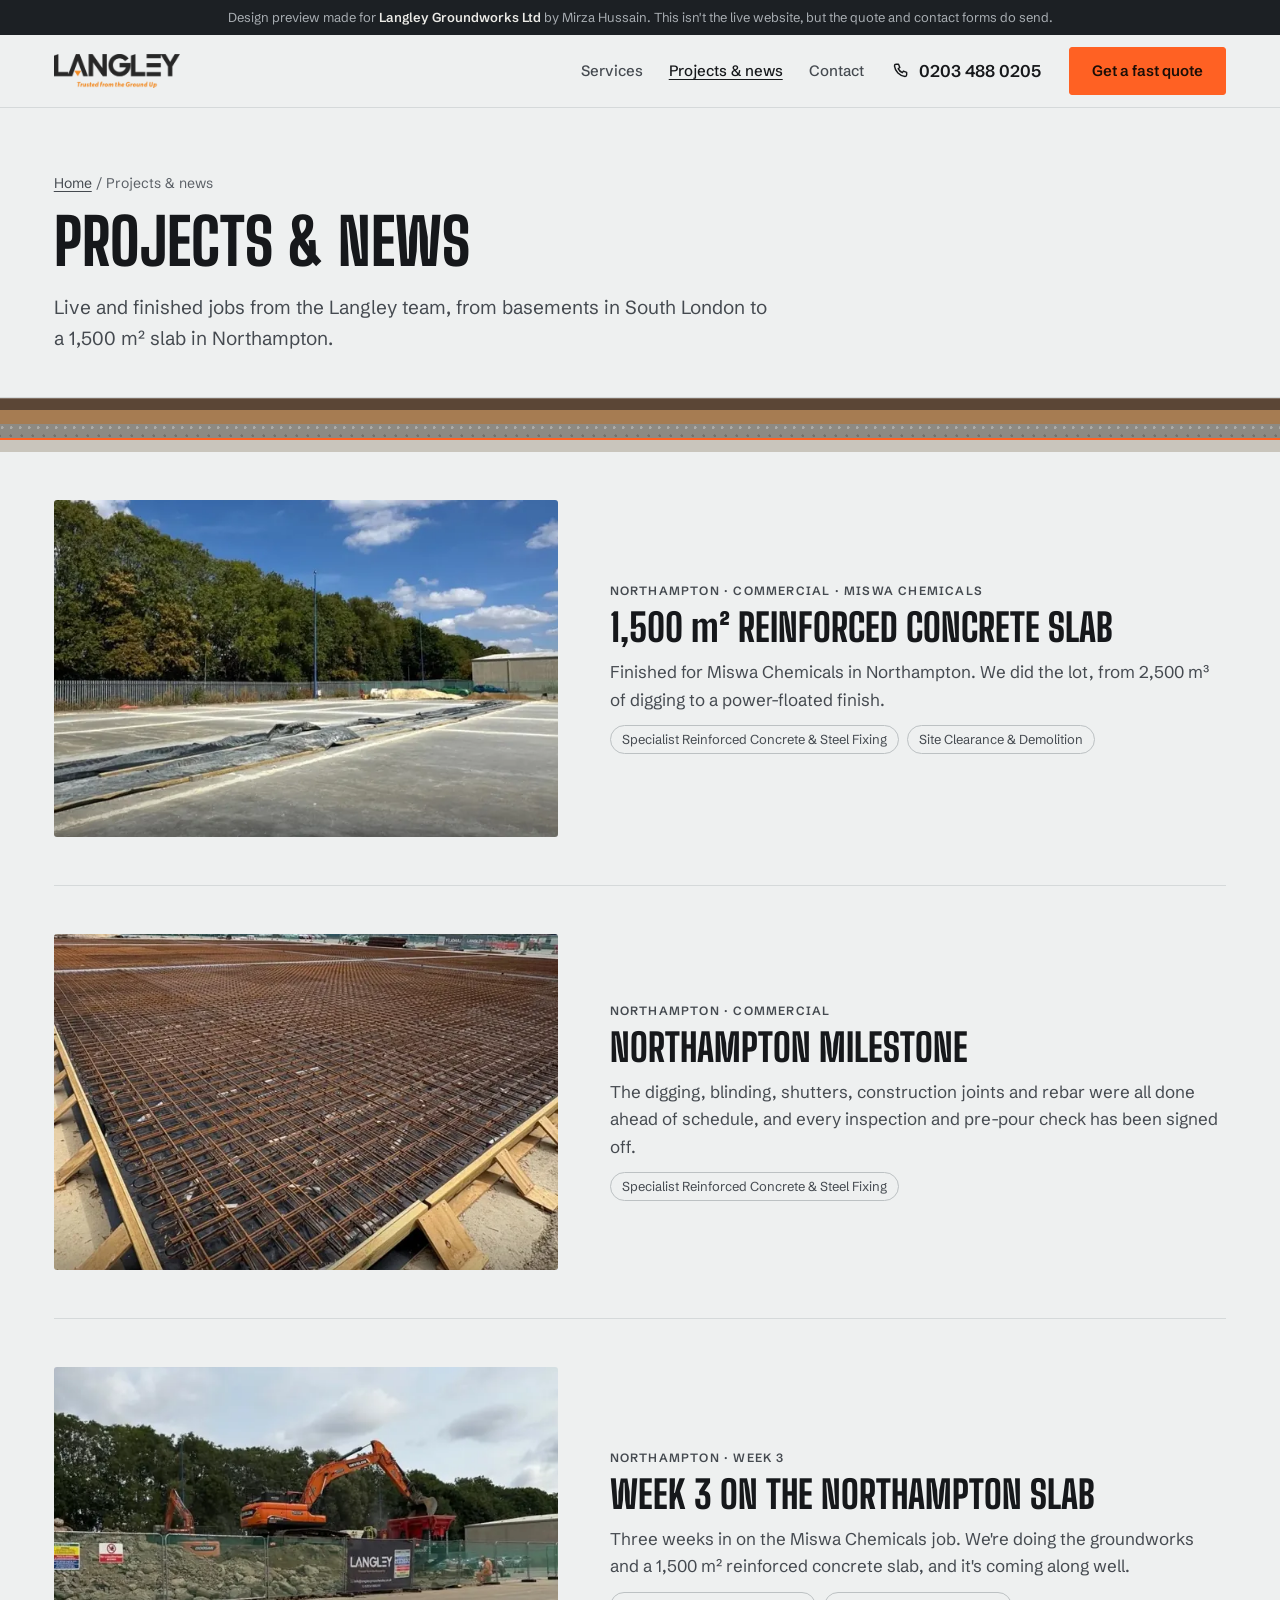
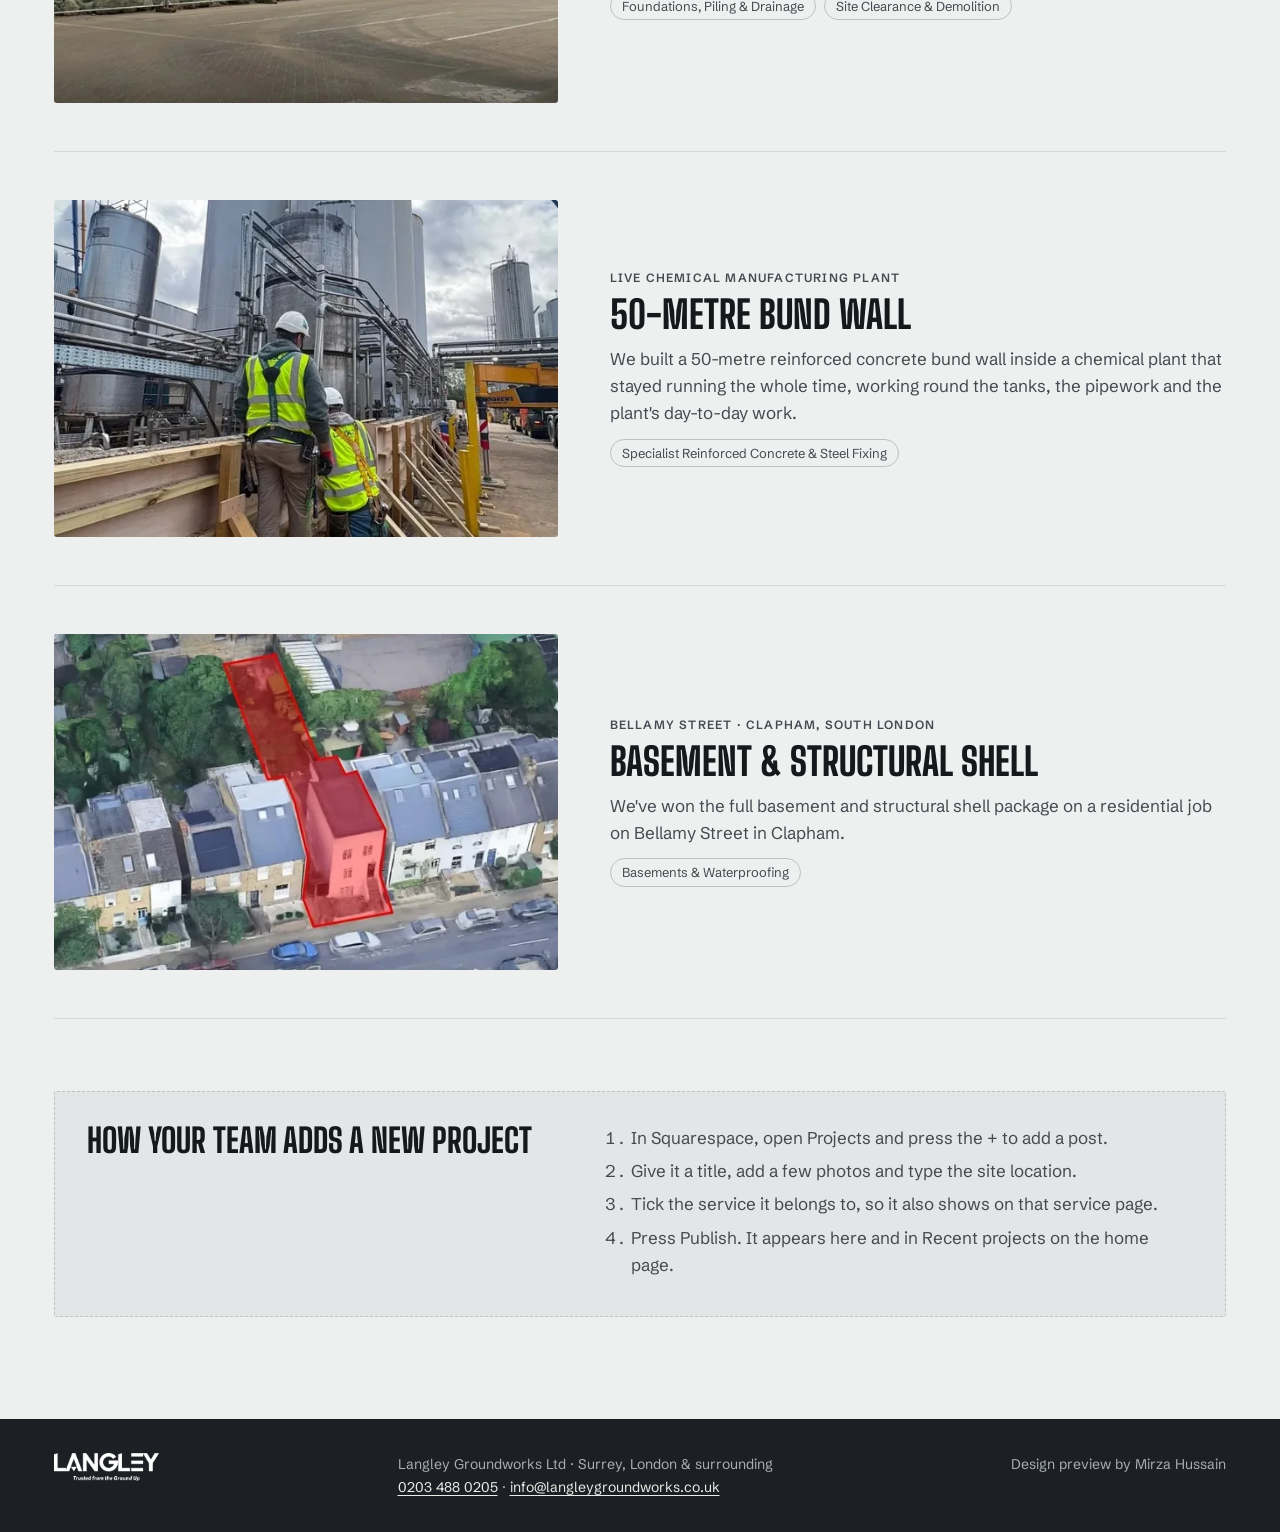
==== commit 9bfbb92b: "Banner without sheet link" ====
--- a/projects.html
+++ b/projects.html
@@ -15,7 +15,7 @@
 
 </head>
 <body>
-<div class="preview">Design preview made for <b>Langley Groundworks Ltd</b> by Mirza Hussain. This isn't the live website, but the forms do work. Anything sent lands in <a href="https://docs.google.com/spreadsheets/d/1cd4m7ZfyhampdBREkrMxyl65zkqv8nDAgLJnQNc8QFA/edit?usp=sharing" target="_blank" rel="noopener">this enquiries sheet</a>.</div>
+<div class="preview">Design preview made for <b>Langley Groundworks Ltd</b> by Mirza Hussain. This isn't the live website, but the quote and contact forms do send.</div>
 <header class="top"><div class="wrap">
   <a class="logo" href="index.html" aria-label="Langley Groundworks home"><img src="img/logo.png" alt="Langley Groundworks, trusted from the ground up" width="600" height="161"></a>
   <nav aria-label="Main"><a href="index.html#services">Services</a><a href="projects.html" aria-current="page">Projects & news</a><a href="index.html#contact">Contact</a></nav>
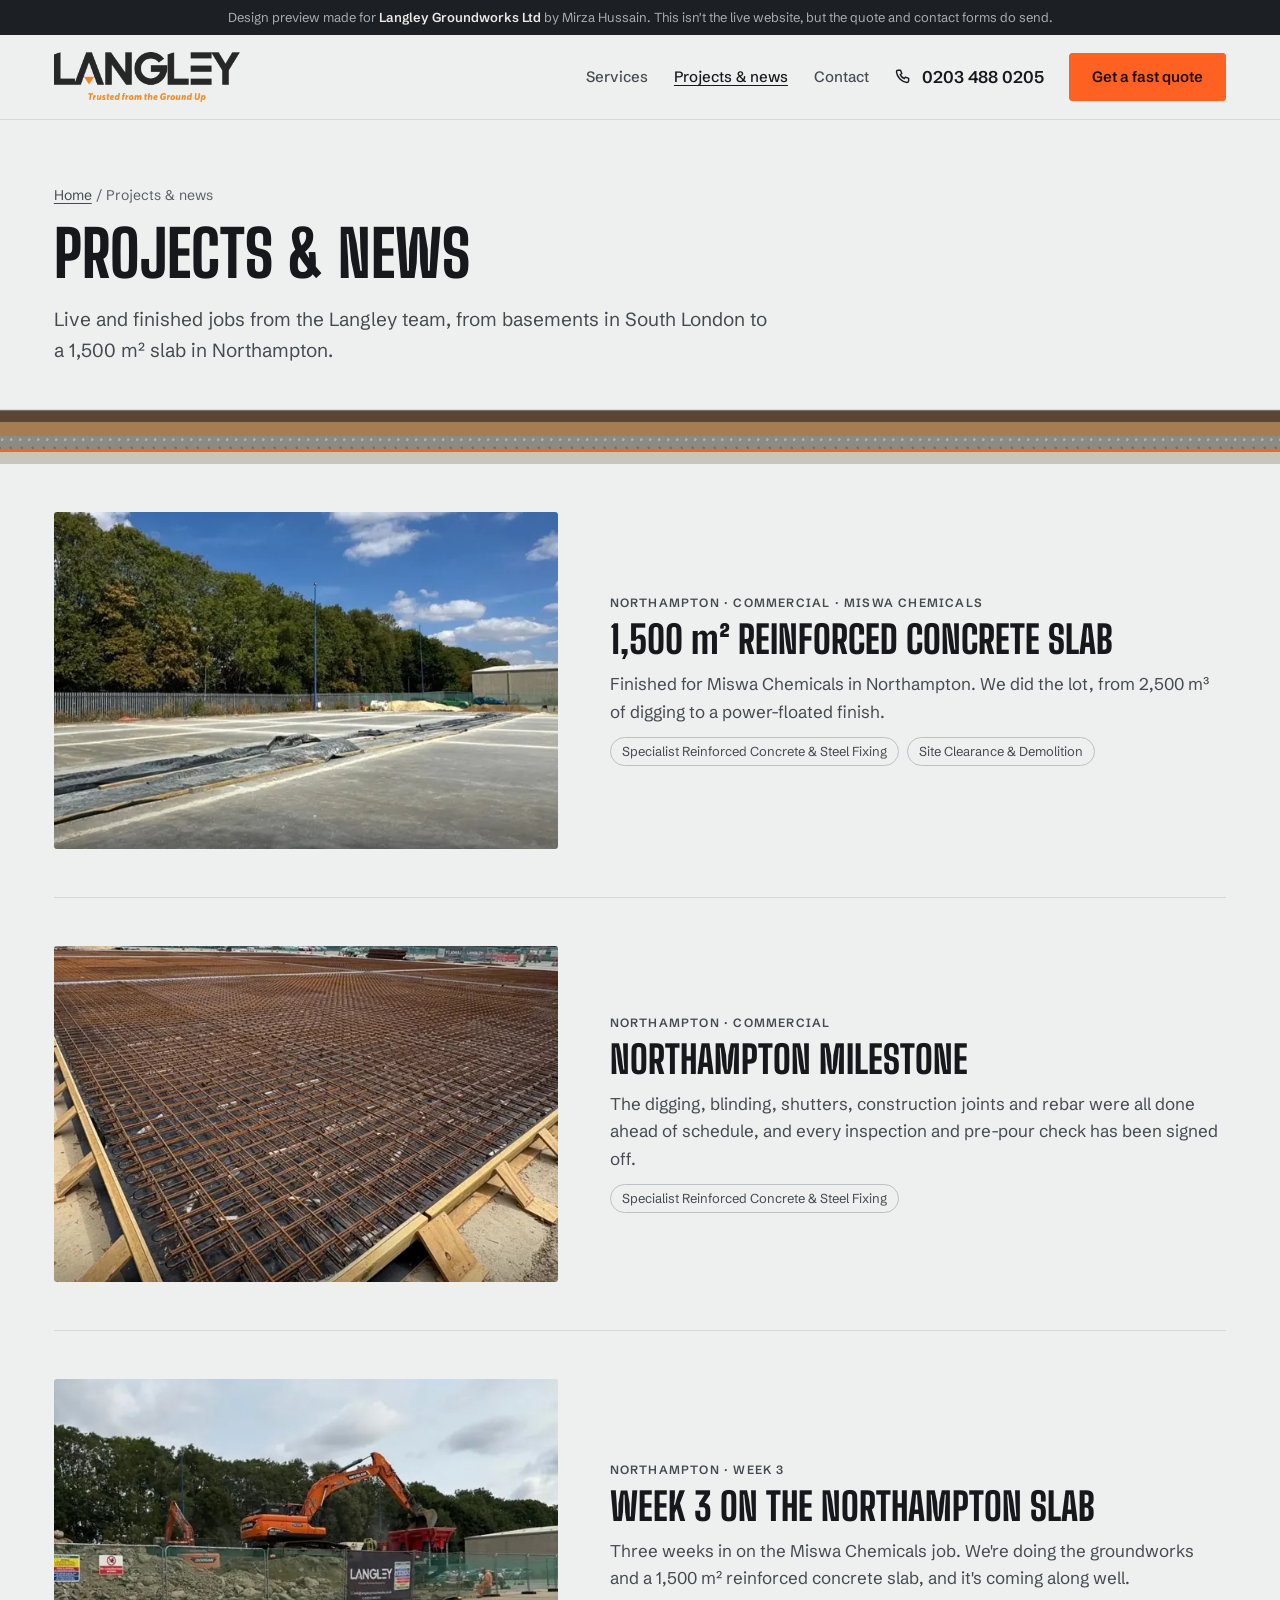
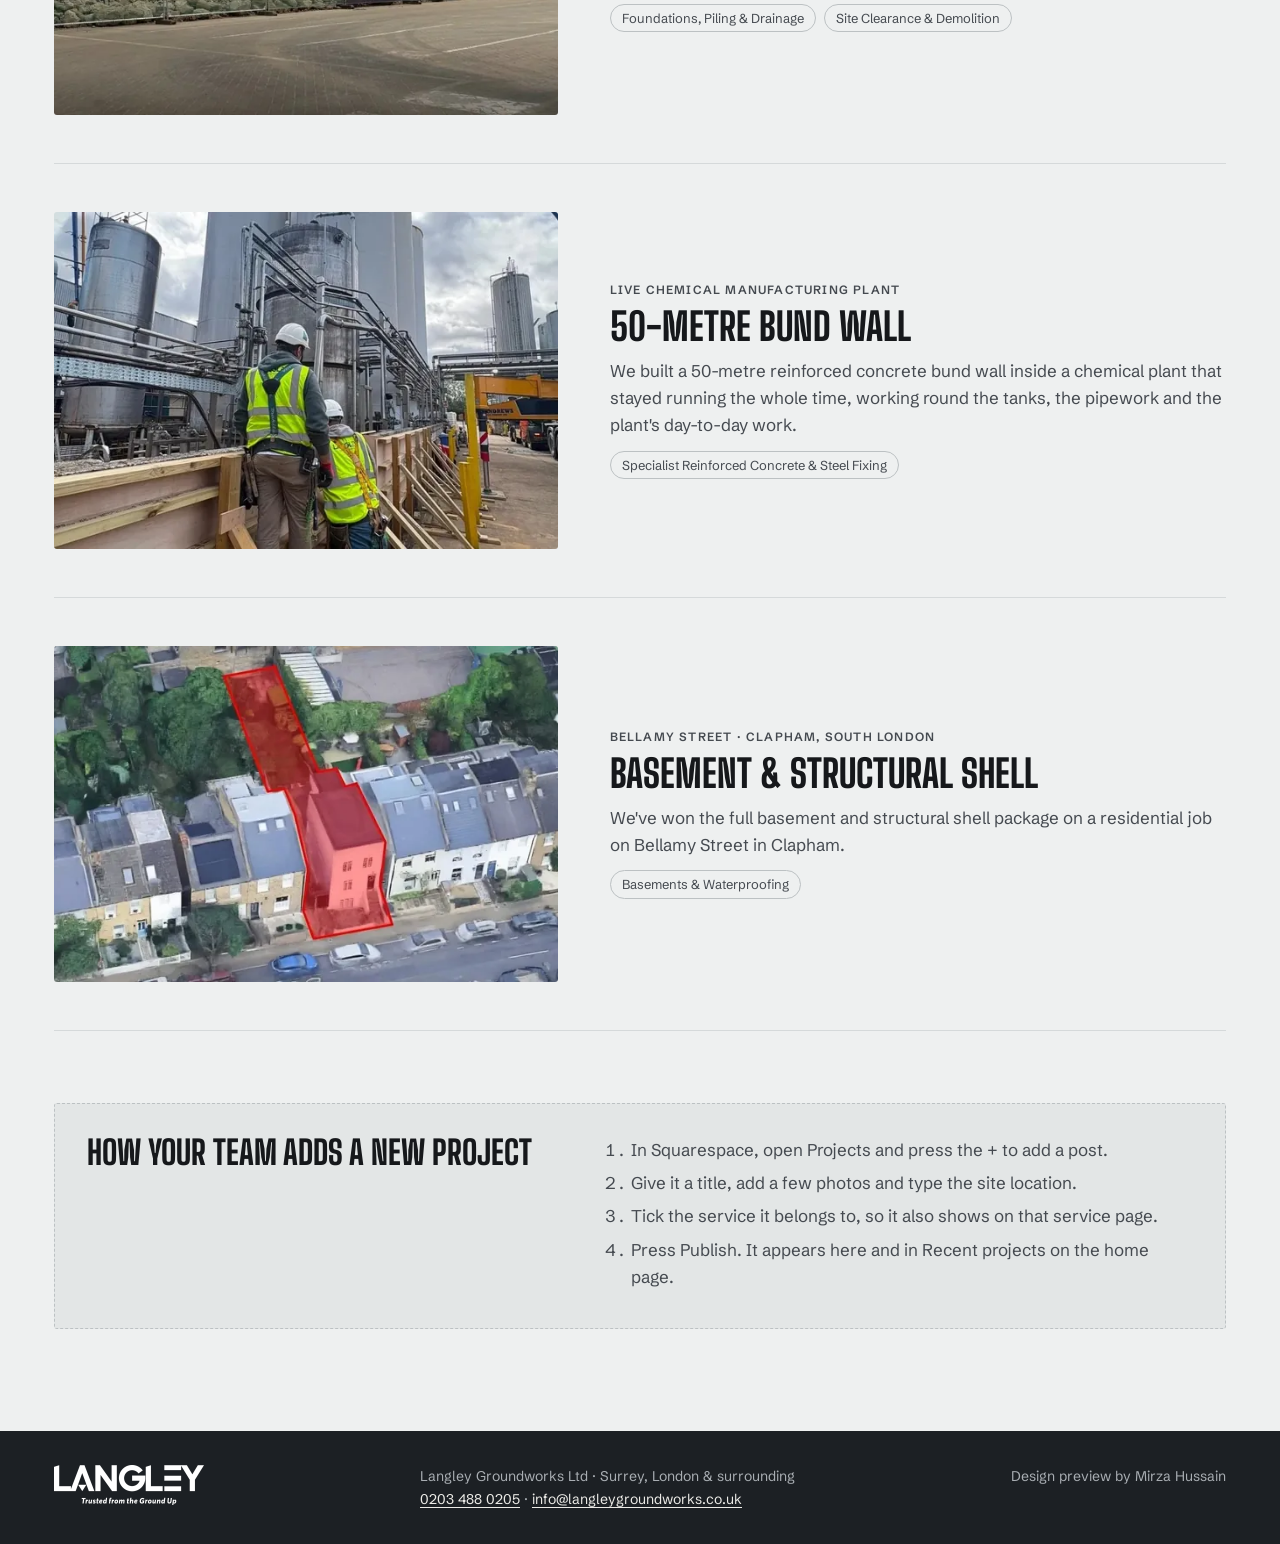
==== commit 8df83bf4: "Larger logo and header" ====
--- a/projects.html
+++ b/projects.html
@@ -11,7 +11,7 @@
 <link href="https://fonts.googleapis.com/css2?family=Big+Shoulders+Display:wght@700;800&family=JetBrains+Mono:wght@500&family=Schibsted+Grotesk:wght@400;500;600&display=swap" rel="stylesheet">
 <link rel="icon" type="image/png" href="img/favicon.png">
 <link rel="apple-touch-icon" href="img/apple-touch-icon.png">
-<link rel="stylesheet" href="styles.css?v=33d5d172">
+<link rel="stylesheet" href="styles.css?v=8794d1c8">
 
 </head>
 <body>
--- a/styles.css
+++ b/styles.css
@@ -15,10 +15,11 @@
   --max: 1760px; --gut: clamp(20px, 4.2vw, 80px);
   --edge: max(0px, (100vw - var(--max)) / 2);
   --radius: 3px;
+  --logo: clamp(50px, 3.4vw, 62px); --head: calc(var(--logo) + 34px);
   color-scheme: light;
 }
 * { box-sizing: border-box; }
-html { -webkit-text-size-adjust: 100%; scroll-behavior: smooth; scroll-padding-top: 88px; }
+html { -webkit-text-size-adjust: 100%; scroll-behavior: smooth; scroll-padding-top: calc(var(--head) + 16px); }
 body { margin: 0; background: var(--paper); color: var(--ink); font: 400 17px/1.6 var(--sans); }
 img { display: block; max-width: 100%; height: auto; }
 a { color: inherit; text-underline-offset: .22em; text-decoration-thickness: 1px; }
@@ -38,9 +39,9 @@
 
 /* header */
 .top { position: sticky; top: 0; z-index: 20; background: color-mix(in srgb, var(--paper) 92%, transparent); backdrop-filter: saturate(1.2) blur(8px); border-bottom: 1px solid var(--line); }
-.top .wrap { display: flex; align-items: center; gap: 28px; height: 72px; }
-.top .logo img { height: 34px; width: auto; }
-.top nav { display: flex; gap: 26px; margin-left: auto; font-size: 15px; font-weight: 500; }
+.top .wrap { display: flex; align-items: center; gap: clamp(20px, 2vw, 36px); height: var(--head); }
+.top .logo img { height: var(--logo); width: auto; }
+.top nav { display: flex; gap: clamp(22px, 2vw, 36px); margin-left: auto; font-size: clamp(15px, 1vw, 17px); font-weight: 500; }
 .top nav a { text-decoration: none; color: var(--ink-2); }
 .top nav a:hover, .top nav a[aria-current="page"] { color: var(--ink); text-decoration: underline; }
 .call { display: inline-flex; align-items: center; gap: 8px; text-decoration: none; font-weight: 600; white-space: nowrap; }
@@ -51,7 +52,7 @@
 .btn.ghost { background: transparent; color: var(--ink); border-color: var(--line-2); }
 .btn.ghost:hover { border-color: var(--ink); }
 .btn svg.i { width: 18px; height: 18px; }
-@media (max-width: 899px) { .top nav, .top .call span { display: none; } .top .wrap { gap: 14px; } .top .call { margin-left: auto; } .top .btn { display: none; } }
+@media (max-width: 899px) { :root { --logo: 42px; --head: 68px; } .top nav, .top .call span { display: none; } .top .wrap { gap: 14px; } .top .call { margin-left: auto; } .top .btn { display: none; } }
 
 /* hero */
 .hero { position: relative; overflow: hidden; border-bottom: 1px solid var(--line); }
@@ -162,7 +163,7 @@
 /* footer */
 footer { background: var(--slate); color: var(--slate-ink-2); font-size: 14px; }
 footer .wrap { display: flex; flex-wrap: wrap; gap: 18px 40px; justify-content: space-between; padding-top: 34px; padding-bottom: 34px; }
-footer img { height: 28px; width: auto; }
+footer img { height: clamp(40px, 2.6vw, 50px); width: auto; }
 footer a { color: var(--slate-ink); }
 footer .made { color: var(--slate-ink-2); }
 
